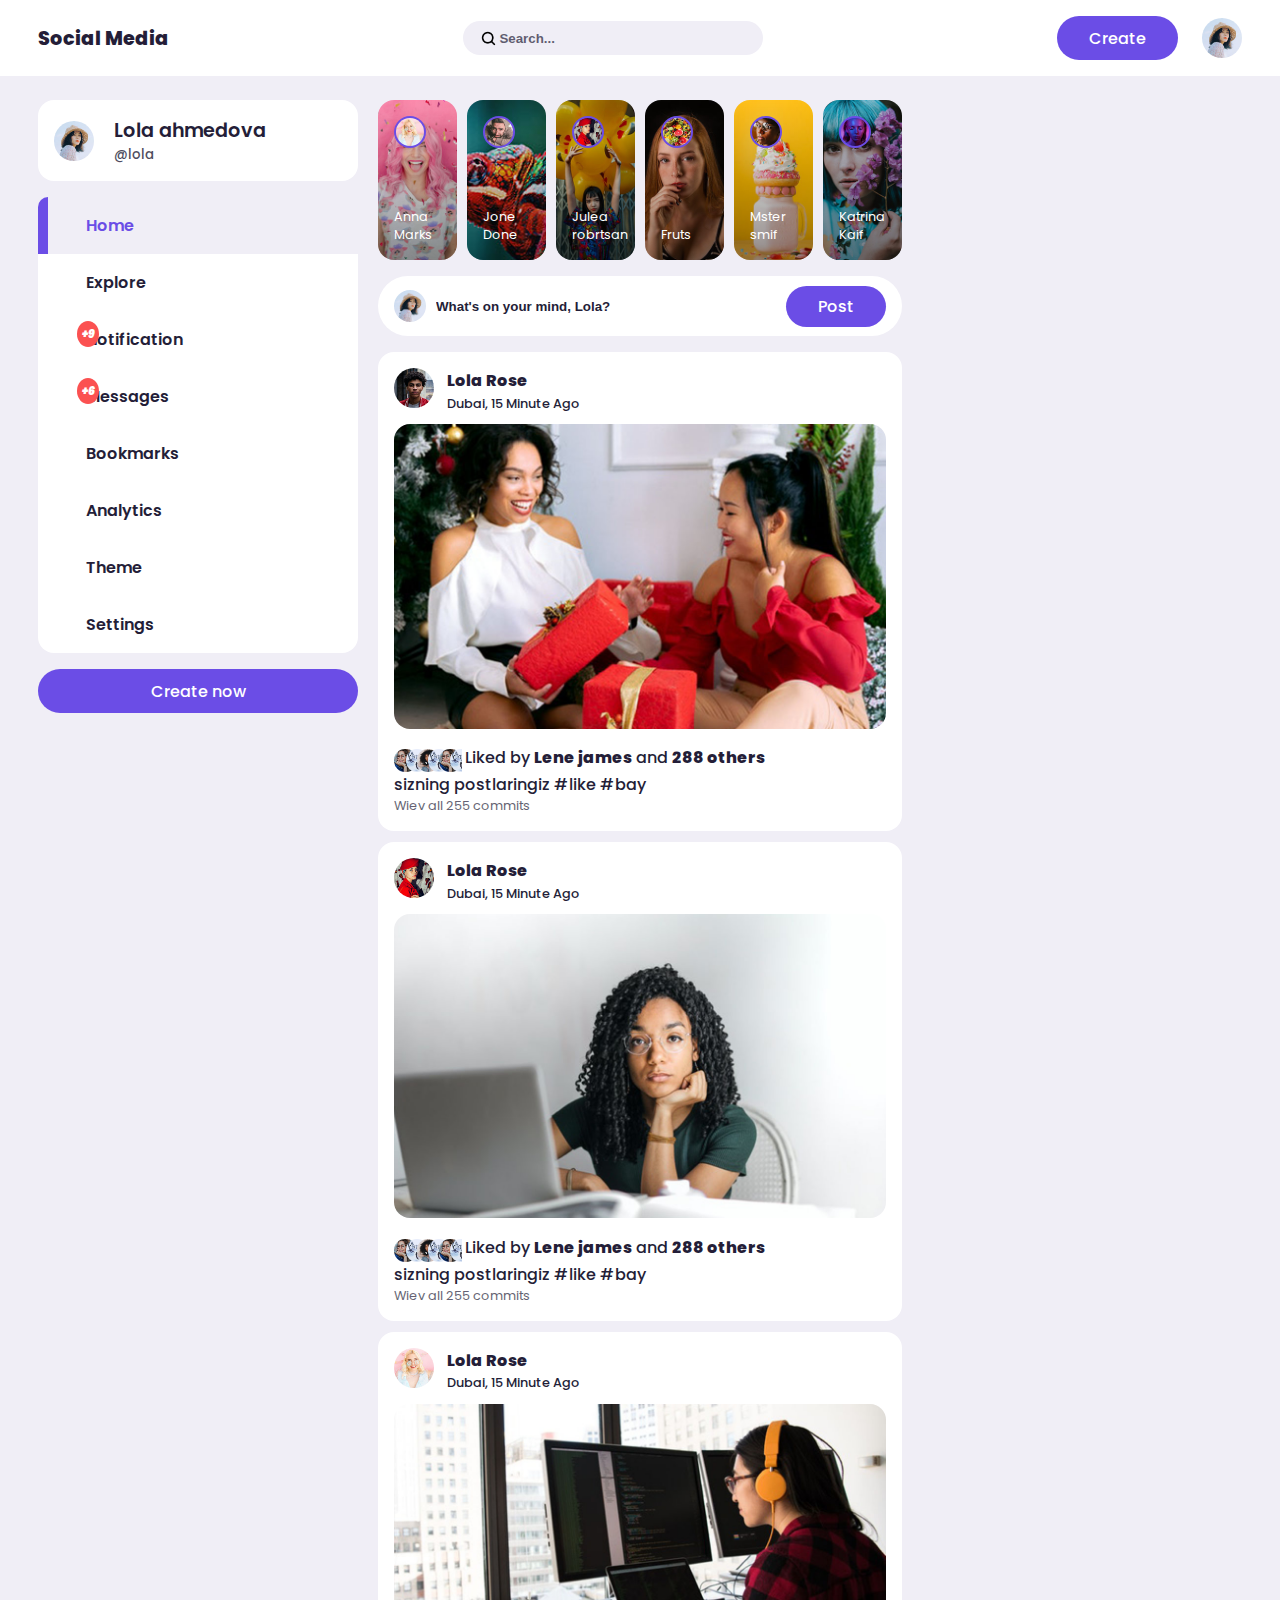
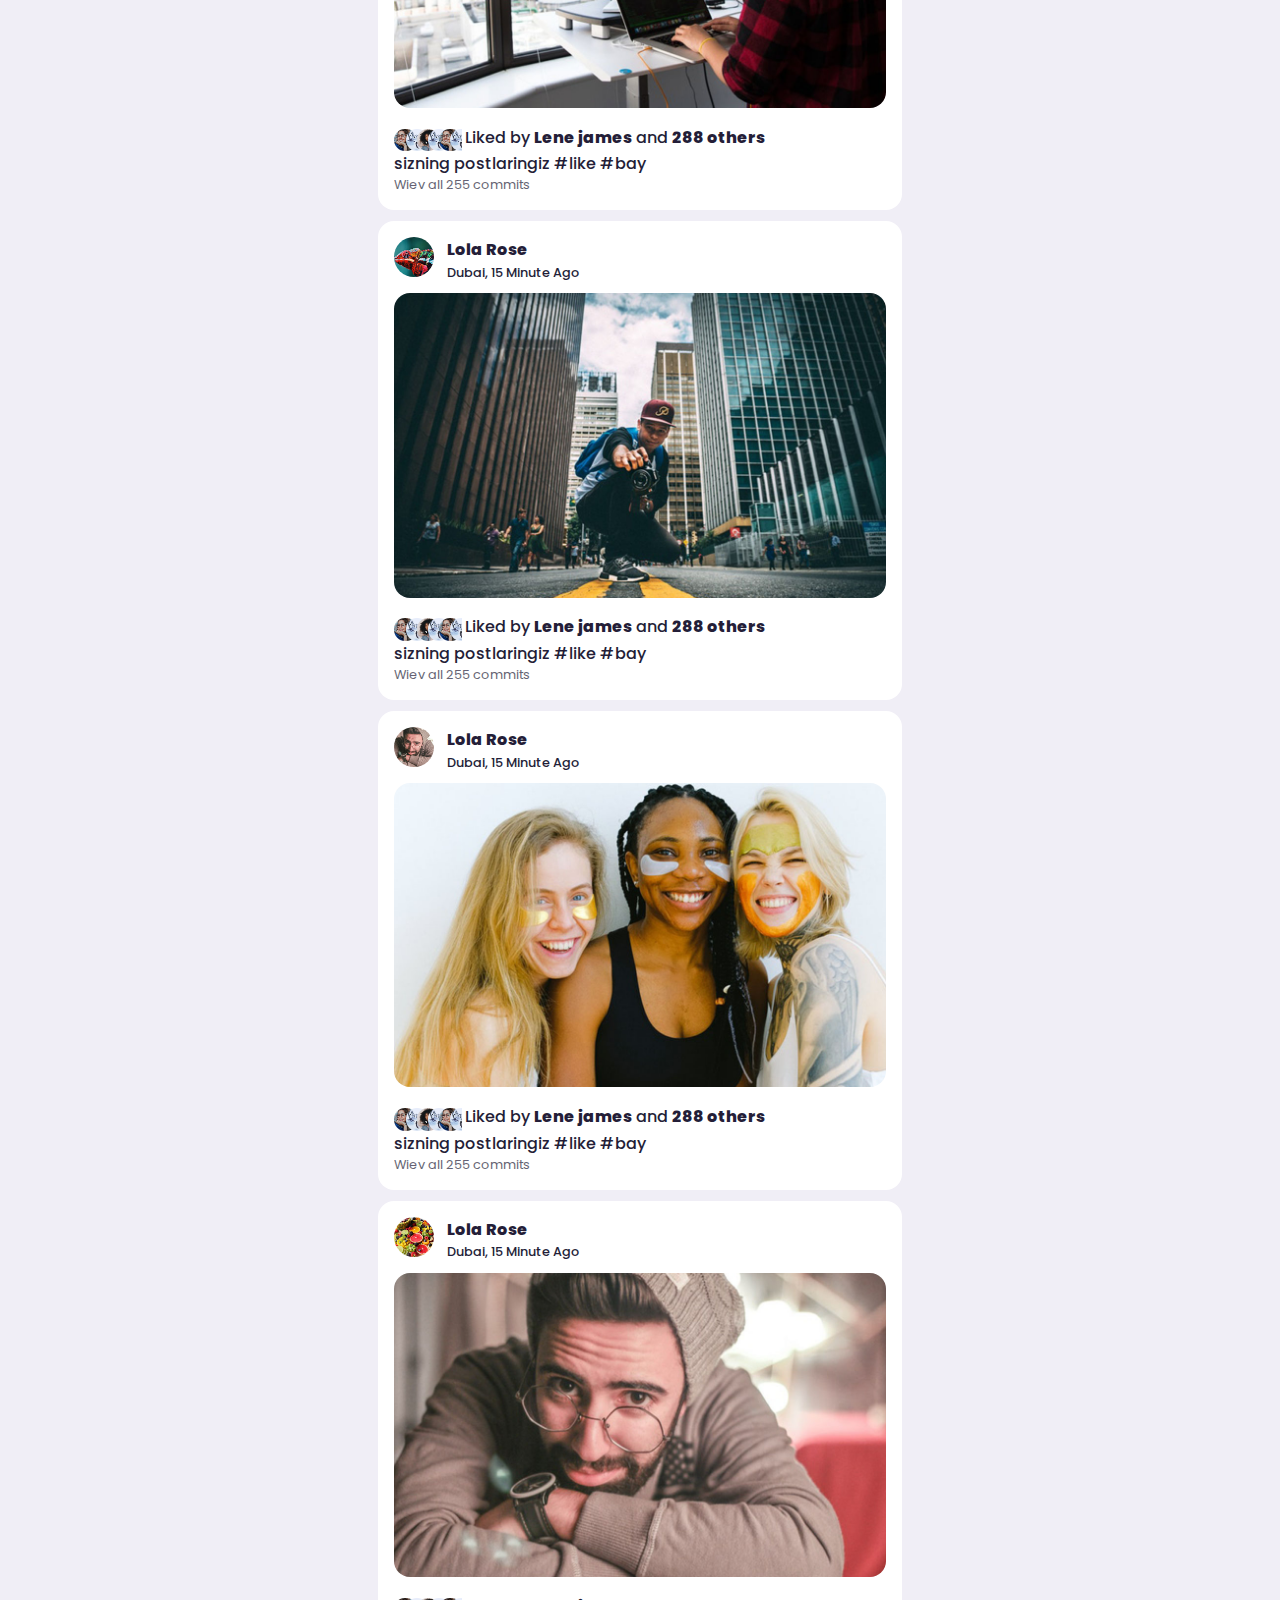
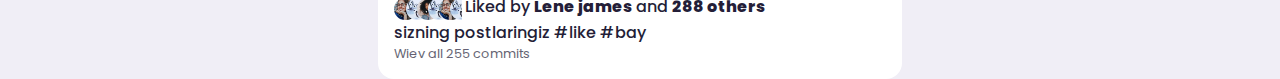
==== index.html @ efea1d8a "create some new files and fineshed post section or card" ====
<!DOCUMENT html>
<html lang="en">
	<head>
		<meta charset="UTF-8">
		<meta name="viewport" content="width=device-width, initial-scale=1.0">
		<title>social media | Network</title>
        <link rel="stylesheet" href="https://cdnjs.cloudflare.com/ajax/libs/font-awesome/6.1.1/css/all.min.css" integrity="sha512-KfkfwYDsLkIlwQp6LFnl8zNdLGxu9YAA1QvwINks4PhcElQSvqcyVLLD9aMhXd13uQjoXtEKNosOWaZqXgel0g==" crossorigin="anonymous" referrerpolicy="no-referrer" />
		<link rel="stylesheet" href="src/style/css/main.css">
	</head>
	<body>
		<header class="header">
            <div class="container header__container">
                <div class="header__logo">
                    <a href="#" class="header__link">Social Media</a>
                </div>
                <form class="search-bar header__search-bar">
                    <img src="src/icons/search.png" class="search-bar__search">
                    <input type="search" class="search-bar__input" placeholder="Search...">
                </form>
                <div class="header__righrt">
                    <label for="create-post" class="header__btn btn text-color-white bg-color-primary">
                        Create
                    </label>
                    <div class="user-img header__user">
                        <img src="src/images/profile-1.jpg" alt="user img">
                    </div>
                </div>
            </div>
        </header>
        <div class="container main-grid">
            <aside class="aside-left">
                <div class="user-info aside-left__user-info">
                    <div class="user-img user-info__img-box">
                        <img src="src/images/profile-1.jpg">
                    </div>
                    <div class="user-info__title-box">
                        <h3 class="user-info__title">Lola ahmedova</h3>
                        <small class="user-info__link">@lola</small>
                    </div>
                </div>
                <nav class="navbar">
                    <ul class="navbar__items">
                        <li class="navbar__itme active">
                            <a href="#" class="navbar__link">
                                <i class="fa-solid fa-house navbar__icon"></i>
                                <h4 class="navbar__title">Home</h4>
                            </a>
                        </li>
                        <li class="navbar__itme">
                            <a href="#" class="navbar__link">
                                <i class="fa-solid fa-compass navbar__icon"></i>
                                <h4 class="navbar__title">Explore</h4>
                            </a>
                        </li>
                        <li class="navbar__itme">
                            <a href="#" class="navbar__link">
                                <i class="fa-solid fa-bell navbar__icon"><small class="notc">+9</small></i>
                                <h4 class="navbar__title">Notification</h4>
                            </a>
                            <div class="dropdown">
                                <div class="dropdown__item">
                                    <div class="user-img dropdown__img">
                                        <img src="src/images/profile-11.jpg">
                                    </div>
                                    <div class="dropdown__body">
                                        <p class="dropdown__title">Jone Done <span class="dropdown__disc">commited you post</span></p>
                                        <span class="dropdown__time">2 DAY AGO</span>
                                    </div>
                                </div>
                                <div class="dropdown__item">
                                    <div class="user-img dropdown__img">
                                        <img src="src/images/profile-14.jpg">
                                    </div>
                                    <div class="dropdown__body">
                                        <p class="dropdown__title">Jone Done <span class="dropdown__disc">and <span class="dropdown__title">288 other</span> liked you post</span></p>
                                        <span class="dropdown__time">2 DAY AGO</span>
                                    </div>
                                </div>
                                <div class="dropdown__item">
                                    <div class="user-img dropdown__img">
                                        <img src="src/images/profile-15.jpg">
                                    </div>
                                    <div class="dropdown__body">
                                        <p class="dropdown__title">Jone Done <span class="dropdown__disc">and <span class="dropdown__title">288 other</span> liked you post</span></p>
                                        <span class="dropdown__time">2 DAY AGO</span>
                                    </div>
                                </div>
                                <div class="dropdown__item">
                                    <div class="user-img dropdown__img">
                                        <img src="src/images/profile-17.jpg">
                                    </div>
                                    <div class="dropdown__body">
                                        <p class="dropdown__title">Jone Done <span class="dropdown__disc">and <span class="dropdown__title">288 other</span> liked you post</span></p>
                                        <span class="dropdown__time">2 DAY AGO</span>
                                    </div>
                                </div>
                                <div class="dropdown__item">
                                    <div class="user-img dropdown__img">
                                        <img src="src/images/profile-19.jpg">
                                    </div>
                                    <div class="dropdown__body">
                                        <p class="dropdown__title">Jone Done <span class="dropdown__disc">and <span class="dropdown__title">288 other</span> liked you post</span></p>
                                        <span class="dropdown__time">2 DAY AGO</span>
                                    </div>
                                </div>
                            </div>
                        </li>
                        <li class="navbar__itme">
                            <a href="#" class="navbar__link">
                                <i class="fa-solid fa-message navbar__icon"><small class="notc">+6</small></i>
                                <h4 class="navbar__title">Messages</h4>
                            </a>
                        </li>
                        <li class="navbar__itme">
                            <a href="#" class="navbar__link">
                                <i class="fa-solid fa-bookmark navbar__icon"></i>
                                <h4 class="navbar__title">Bookmarks</h4>
                            </a>
                        </li>
                        <li class="navbar__itme">
                            <a href="#" class="navbar__link">
                                <i class="fa-solid fa-chart-column navbar__icon"></i>
                                <h4 class="navbar__title">Analytics</h4>
                            </a>
                        </li>
                        <li class="navbar__itme">
                            <a href="#" class="navbar__link">
                                <i class="fa-solid fa-palette navbar__icon"></i>
                                <h4 class="navbar__title">Theme</h4>
                            </a>
                        </li>
                        <li class="navbar__itme">
                            <a href="#" class="navbar__link">
                                <i class="fa-solid fa-gear navbar__icon"></i>
                                <h4 class="navbar__title">Settings</h4>
                            </a>
                        </li>
                    </ul>
                </nav>
                <label for="create-post" class="btn text-color-white bg-color-primary aside__btn">Create now</label>
            </aside>
            <main class="main" id="main">
                <div class="story">
                    <div class="story__itmes">
                        <div class="story__itme col-2 gx-10">
                            <div class="story__img">
                                <img src="src/images/profile-17.jpg">
                            </div>
                            <div class="story__user-info">
                                <p class="story__title">Anna Marks</p>
                            </div>
                        </div>
                        <div class="story__itme col-2 gx-10">
                            <div class="story__img">
                                <img src="src/images/profile-15.jpg">
                            </div>
                            <div class="story__user-info">
                                <p class="story__title">Jone Done</p>
                            </div>
                        </div>
                        <div class="story__itme col-2 gx-10">
                            <div class="story__img">
                                <img src="src/images/profile-16.jpg">
                            </div>
                            <div class="story__user-info">
                                <p class="story__title">Julea robrtsan</p>
                            </div>
                        </div>
                        <div class="story__itme col-2 gx-10">
                            <div class="story__img">
                                <img src="src/images/profile-13.jpg">
                            </div>
                            <div class="story__user-info">
                                <p class="story__title">Fruts</p>
                            </div>
                        </div>
                        <div class="story__itme col-2 gx-10">
                            <div class="story__img">
                                <img src="src/images/profile-18.jpg">
                            </div>
                            <div class="story__user-info">
                                <p class="story__title">Mster smif</p>
                            </div>
                        </div>
                        <div class="story__itme col-2 gx-10">
                            <div class="story__img">
                                <img src="src/images/profile-10.jpg">
                            </div>
                            <div class="story__user-info">
                                <p class="story__title">Katrina Kaif</p>
                            </div>
                        </div>
                    </div>
                </div>
                <div class="create-input-box">
                    <div class="user-img create-input-box__img">
                        <img src="src/images/profile-1.jpg" alt="user img">
                    </div>
                    <input type="text" id="create-post" class="create-input-box__input" placeholder="What's on your mind, Lola?">
                    <label for="create-post" class="create-input-box__label btn bg-color-primary text-color-white">Post</label>
                </div>
                <div class="posts">
                    <div class="card posts__card">
                        <div class="card__head">
                            <div class="card__name">
                                <div class="user-img">
                                    <img src="src/images/profile-11.jpg">
                                </div>
                                <div class="card__user-info">
                                    <h3 class="card__title">Lola Rose</h3>
                                    <p class="card__loc">Dubai, 15 Minute Ago</p>
                                </div>
                            </div>
                            <div class="card__menu">
                                <i class="fa-solid fa-ellipsis"></i>
                            </div>
                        </div>
                        <div class="card__main-img">
                            <img src="src/images/feed-1.jpg" class="card__img">
                        </div>
                        <div class="card__body">
                            <div class="card__icons">
                                <div class="card__lefr">
                                    <i class="fa-solid fa-heart card__icon"></i>
                                    <i class="fa-solid fa-comment-dots card__icon"></i>
                                    <i class="fa-solid fa-share-nodes card__icon"></i>
                                </div>
                                <i class="fa-solid fa-bookmark card__icon card__icon--book"></i>
                            </div>
                            <div class="card__disc">
                                <div class="card__users-img">
                                    <img src="src/images/profile-4.jpg">
                                    <img src="src/images/profile-2.jpg">
                                    <img src="src/images/profile-3.jpg">
                                    <img src="src/images/profile-2.jpg">
                                    <img src="src/images/profile-4.jpg">
                                    <img src="src/images/profile-2.jpg">
                                    <img src="src/images/profile-3.jpg">
                                    <img src="src/images/profile-2.jpg">
                                </div>
                                <p class="card__infos">Liked by <span class="card__bold">Lene james</span> and <span class="card__bold">288 others</span></p>
                            </div>
                            <span>sizning postlaringiz <span calss="card_hash">#like #bay</span></span>
                            <div class="card__commit-info">
                                <span class="card__commits">Wiev all 255 commits</span>
                            </div>
                        </div>
                    </div>
                    <div class="card posts__card">
                        <div class="card__head">
                            <div class="card__name">
                                <div class="user-img">
                                    <img src="src/images/profile-16.jpg">
                                </div>
                                <div class="card__user-info">
                                    <h3 class="card__title">Lola Rose</h3>
                                    <p class="card__loc">Dubai, 15 Minute Ago</p>
                                </div>
                            </div>
                            <div class="card__menu">
                                <i class="fa-solid fa-ellipsis"></i>
                            </div>
                        </div>
                        <div class="card__main-img">
                            <img src="src/images/feed-7.jpg" class="card__img">
                        </div>
                        <div class="card__body">
                            <div class="card__icons">
                                <div class="card__lefr">
                                    <i class="fa-solid fa-heart card__icon"></i>
                                    <i class="fa-solid fa-comment-dots card__icon"></i>
                                    <i class="fa-solid fa-share-nodes card__icon"></i>
                                </div>
                                <i class="fa-solid fa-bookmark card__icon card__icon--book"></i>
                            </div>
                            <div class="card__disc">
                                <div class="card__users-img">
                                    <img src="src/images/profile-4.jpg">
                                    <img src="src/images/profile-2.jpg">
                                    <img src="src/images/profile-3.jpg">
                                    <img src="src/images/profile-2.jpg">
                                    <img src="src/images/profile-4.jpg">
                                    <img src="src/images/profile-2.jpg">
                                    <img src="src/images/profile-3.jpg">
                                    <img src="src/images/profile-2.jpg">
                                </div>
                                <p class="card__infos">Liked by <span class="card__bold">Lene james</span> and <span class="card__bold">288 others</span></p>
                            </div>
                            <span>sizning postlaringiz <span calss="card_hash">#like #bay</span></span>
                            <div class="card__commit-info">
                                <span class="card__commits">Wiev all 255 commits</span>
                            </div>
                        </div>
                    </div>
                    <div class="card posts__card">
                        <div class="card__head">
                            <div class="card__name">
                                <div class="user-img">
                                    <img src="src/images/profile-17.jpg">
                                </div>
                                <div class="card__user-info">
                                    <h3 class="card__title">Lola Rose</h3>
                                    <p class="card__loc">Dubai, 15 Minute Ago</p>
                                </div>
                            </div>
                            <div class="card__menu">
                                <i class="fa-solid fa-ellipsis"></i>
                            </div>
                        </div>
                        <div class="card__main-img">
                            <img src="src/images/feed-6.jpg" class="card__img">
                        </div>
                        <div class="card__body">
                            <div class="card__icons">
                                <div class="card__lefr">
                                    <i class="fa-solid fa-heart card__icon"></i>
                                    <i class="fa-solid fa-comment-dots card__icon"></i>
                                    <i class="fa-solid fa-share-nodes card__icon"></i>
                                </div>
                                <i class="fa-solid fa-bookmark card__icon card__icon--book"></i>
                            </div>
                            <div class="card__disc">
                                <div class="card__users-img">
                                    <img src="src/images/profile-4.jpg">
                                    <img src="src/images/profile-2.jpg">
                                    <img src="src/images/profile-3.jpg">
                                    <img src="src/images/profile-2.jpg">
                                    <img src="src/images/profile-4.jpg">
                                    <img src="src/images/profile-2.jpg">
                                    <img src="src/images/profile-3.jpg">
                                    <img src="src/images/profile-2.jpg">
                                </div>
                                <p class="card__infos">Liked by <span class="card__bold">Lene james</span> and <span class="card__bold">288 others</span></p>
                            </div>
                            <span>sizning postlaringiz <span calss="card_hash">#like #bay</span></span>
                            <div class="card__commit-info">
                                <span class="card__commits">Wiev all 255 commits</span>
                            </div>
                        </div>
                    </div>
                    <div class="card posts__card">
                        <div class="card__head">
                            <div class="card__name">
                                <div class="user-img">
                                    <img src="src/images/profile-19.jpg">
                                </div>
                                <div class="card__user-info">
                                    <h3 class="card__title">Lola Rose</h3>
                                    <p class="card__loc">Dubai, 15 Minute Ago</p>
                                </div>
                            </div>
                            <div class="card__menu">
                                <i class="fa-solid fa-ellipsis"></i>
                            </div>
                        </div>
                        <div class="card__main-img">
                            <img src="src/images/feed-5.jpg" class="card__img">
                        </div>
                        <div class="card__body">
                            <div class="card__icons">
                                <div class="card__lefr">
                                    <i class="fa-solid fa-heart card__icon"></i>
                                    <i class="fa-solid fa-comment-dots card__icon"></i>
                                    <i class="fa-solid fa-share-nodes card__icon"></i>
                                </div>
                                <i class="fa-solid fa-bookmark card__icon card__icon--book"></i>
                            </div>
                            <div class="card__disc">
                                <div class="card__users-img">
                                    <img src="src/images/profile-4.jpg">
                                    <img src="src/images/profile-2.jpg">
                                    <img src="src/images/profile-3.jpg">
                                    <img src="src/images/profile-2.jpg">
                                    <img src="src/images/profile-4.jpg">
                                    <img src="src/images/profile-2.jpg">
                                    <img src="src/images/profile-3.jpg">
                                    <img src="src/images/profile-2.jpg">
                                </div>
                                <p class="card__infos">Liked by <span class="card__bold">Lene james</span> and <span class="card__bold">288 others</span></p>
                            </div>
                            <span>sizning postlaringiz <span calss="card_hash">#like #bay</span></span>
                            <div class="card__commit-info">
                                <span class="card__commits">Wiev all 255 commits</span>
                            </div>
                        </div>
                    </div>
                    <div class="card posts__card">
                        <div class="card__head">
                            <div class="card__name">
                                <div class="user-img">
                                    <img src="src/images/profile-15.jpg">
                                </div>
                                <div class="card__user-info">
                                    <h3 class="card__title">Lola Rose</h3>
                                    <p class="card__loc">Dubai, 15 Minute Ago</p>
                                </div>
                            </div>
                            <div class="card__menu">
                                <i class="fa-solid fa-ellipsis"></i>
                            </div>
                        </div>
                        <div class="card__main-img">
                            <img src="src/images/feed-4.jpg" class="card__img">
                        </div>
                        <div class="card__body">
                            <div class="card__icons">
                                <div class="card__lefr">
                                    <i class="fa-solid fa-heart card__icon"></i>
                                    <i class="fa-solid fa-comment-dots card__icon"></i>
                                    <i class="fa-solid fa-share-nodes card__icon"></i>
                                </div>
                                <i class="fa-solid fa-bookmark card__icon card__icon--book"></i>
                            </div>
                            <div class="card__disc">
                                <div class="card__users-img">
                                    <img src="src/images/profile-4.jpg">
                                    <img src="src/images/profile-2.jpg">
                                    <img src="src/images/profile-3.jpg">
                                    <img src="src/images/profile-2.jpg">
                                    <img src="src/images/profile-4.jpg">
                                    <img src="src/images/profile-2.jpg">
                                    <img src="src/images/profile-3.jpg">
                                    <img src="src/images/profile-2.jpg">
                                </div>
                                <p class="card__infos">Liked by <span class="card__bold">Lene james</span> and <span class="card__bold">288 others</span></p>
                            </div>
                            <span>sizning postlaringiz <span calss="card_hash">#like #bay</span></span>
                            <div class="card__commit-info">
                                <span class="card__commits">Wiev all 255 commits</span>
                            </div>
                        </div>
                    </div>
                    <div class="card posts__card">
                        <div class="card__head">
                            <div class="card__name">
                                <div class="user-img">
                                    <img src="src/images/profile-13.jpg">
                                </div>
                                <div class="card__user-info">
                                    <h3 class="card__title">Lola Rose</h3>
                                    <p class="card__loc">Dubai, 15 Minute Ago</p>
                                </div>
                            </div>
                            <div class="card__menu">
                                <i class="fa-solid fa-ellipsis"></i>
                            </div>
                        </div>
                        <div class="card__main-img">
                            <img src="src/images/feed-2.jpg" class="card__img">
                        </div>
                        <div class="card__body">
                            <div class="card__icons">
                                <div class="card__lefr">
                                    <i class="fa-solid fa-heart card__icon"></i>
                                    <i class="fa-solid fa-comment-dots card__icon"></i>
                                    <i class="fa-solid fa-share-nodes card__icon"></i>
                                </div>
                                <i class="fa-solid fa-bookmark card__icon card__icon--book"></i>
                            </div>
                            <div class="card__disc">
                                <div class="card__users-img">
                                    <img src="src/images/profile-4.jpg">
                                    <img src="src/images/profile-2.jpg">
                                    <img src="src/images/profile-3.jpg">
                                    <img src="src/images/profile-2.jpg">
                                    <img src="src/images/profile-4.jpg">
                                    <img src="src/images/profile-2.jpg">
                                    <img src="src/images/profile-3.jpg">
                                    <img src="src/images/profile-2.jpg">
                                </div>
                                <p class="card__infos">Liked by <span class="card__bold">Lene james</span> and <span class="card__bold">288 others</span></p>
                            </div>
                            <span>sizning postlaringiz <span calss="card_hash">#like #bay</span></span>
                            <div class="card__commit-info">
                                <span class="card__commits">Wiev all 255 commits</span>
                            </div>
                        </div>
                    </div>
                </div>
            </main>
        </div>
	</body>
</html>
---- src/style/css/main.css ----
@font-face {
  font-family: "Poppins";
  src: url("../../fonts/Poppins-BlackItalic.eot");
  src: url("../../fonts/Poppins-BlackItalic.eot?#iefix") format("embedded-opentype"), url("../../fonts/Poppins-BlackItalic.woff2") format("woff2"), url("../../fonts/Poppins-BlackItalic.woff") format("woff"), url("../../fonts/Poppins-BlackItalic.ttf") format("truetype");
  font-weight: 900;
  font-style: italic;
  font-display: swap;
}
@font-face {
  font-family: "Poppins";
  src: url("../../fonts/Poppins-Bold.eot");
  src: url("../../fonts/Poppins-Bold.eot?#iefix") format("embedded-opentype"), url("../../fonts/Poppins-Bold.woff2") format("woff2"), url("../../fonts/Poppins-Bold.woff") format("woff"), url("../../fonts/Poppins-Bold.ttf") format("truetype");
  font-weight: bold;
  font-style: normal;
  font-display: swap;
}
@font-face {
  font-family: "Poppins";
  src: url("../../fonts/Poppins-Black.eot");
  src: url("../../fonts/Poppins-Black.eot?#iefix") format("embedded-opentype"), url("../../fonts/Poppins-Black.woff2") format("woff2"), url("../../fonts/Poppins-Black.woff") format("woff"), url("../../fonts/Poppins-Black.ttf") format("truetype");
  font-weight: 900;
  font-style: normal;
  font-display: swap;
}
@font-face {
  font-family: "Poppins";
  src: url("../../fonts/Poppins-ExtraBold.eot");
  src: url("../../fonts/Poppins-ExtraBold.eot?#iefix") format("embedded-opentype"), url("../../fonts/Poppins-ExtraBold.woff2") format("woff2"), url("../../fonts/Poppins-ExtraBold.woff") format("woff"), url("../../fonts/Poppins-ExtraBold.ttf") format("truetype");
  font-weight: bold;
  font-style: normal;
  font-display: swap;
}
@font-face {
  font-family: "Poppins";
  src: url("../../fonts/Poppins-ExtraBoldItalic.eot");
  src: url("../../fonts/Poppins-ExtraBoldItalic.eot?#iefix") format("embedded-opentype"), url("../../fonts/Poppins-ExtraBoldItalic.woff2") format("woff2"), url("../../fonts/Poppins-ExtraBoldItalic.woff") format("woff"), url("../../fonts/Poppins-ExtraBoldItalic.ttf") format("truetype");
  font-weight: bold;
  font-style: italic;
  font-display: swap;
}
@font-face {
  font-family: "Poppins";
  src: url("../../fonts/Poppins-BoldItalic.eot");
  src: url("../../fonts/Poppins-BoldItalic.eot?#iefix") format("embedded-opentype"), url("../../fonts/Poppins-BoldItalic.woff2") format("woff2"), url("../../fonts/Poppins-BoldItalic.woff") format("woff"), url("../../fonts/Poppins-BoldItalic.ttf") format("truetype");
  font-weight: bold;
  font-style: italic;
  font-display: swap;
}
@font-face {
  font-family: "Poppins";
  src: url("../../fonts/Poppins-ExtraLight.eot");
  src: url("../../fonts/Poppins-ExtraLight.eot?#iefix") format("embedded-opentype"), url("../../fonts/Poppins-ExtraLight.woff2") format("woff2"), url("../../fonts/Poppins-ExtraLight.woff") format("woff"), url("../../fonts/Poppins-ExtraLight.ttf") format("truetype");
  font-weight: 200;
  font-style: normal;
  font-display: swap;
}
@font-face {
  font-family: "Poppins";
  src: url("../../fonts/Poppins-ExtraLightItalic.eot");
  src: url("../../fonts/Poppins-ExtraLightItalic.eot?#iefix") format("embedded-opentype"), url("../../fonts/Poppins-ExtraLightItalic.woff2") format("woff2"), url("../../fonts/Poppins-ExtraLightItalic.woff") format("woff"), url("../../fonts/Poppins-ExtraLightItalic.ttf") format("truetype");
  font-weight: 200;
  font-style: italic;
  font-display: swap;
}
@font-face {
  font-family: "Poppins";
  src: url("../../fonts/Poppins-Italic.eot");
  src: url("../../fonts/Poppins-Italic.eot?#iefix") format("embedded-opentype"), url("../../fonts/Poppins-Italic.woff2") format("woff2"), url("../../fonts/Poppins-Italic.woff") format("woff"), url("../../fonts/Poppins-Italic.ttf") format("truetype");
  font-weight: normal;
  font-style: italic;
  font-display: swap;
}
@font-face {
  font-family: "Poppins";
  src: url("../../fonts/Poppins-Light.eot");
  src: url("../../fonts/Poppins-Light.eot?#iefix") format("embedded-opentype"), url("../../fonts/Poppins-Light.woff2") format("woff2"), url("../../fonts/Poppins-Light.woff") format("woff"), url("../../fonts/Poppins-Light.ttf") format("truetype");
  font-weight: 300;
  font-style: normal;
  font-display: swap;
}
@font-face {
  font-family: "Poppins";
  src: url("../../fonts/Poppins-Medium.eot");
  src: url("../../fonts/Poppins-Medium.eot?#iefix") format("embedded-opentype"), url("../../fonts/Poppins-Medium.woff2") format("woff2"), url("../../fonts/Poppins-Medium.woff") format("woff"), url("../../fonts/Poppins-Medium.ttf") format("truetype");
  font-weight: 500;
  font-style: normal;
  font-display: swap;
}
@font-face {
  font-family: "Poppins";
  src: url("../../fonts/Poppins-LightItalic.eot");
  src: url("../../fonts/Poppins-LightItalic.eot?#iefix") format("embedded-opentype"), url("../../fonts/Poppins-LightItalic.woff2") format("woff2"), url("../../fonts/Poppins-LightItalic.woff") format("woff"), url("../../fonts/Poppins-LightItalic.ttf") format("truetype");
  font-weight: 300;
  font-style: italic;
  font-display: swap;
}
@font-face {
  font-family: "Poppins";
  src: url("../../fonts/Poppins-MediumItalic.eot");
  src: url("../../fonts/Poppins-MediumItalic.eot?#iefix") format("embedded-opentype"), url("../../fonts/Poppins-MediumItalic.woff2") format("woff2"), url("../../fonts/Poppins-MediumItalic.woff") format("woff"), url("../../fonts/Poppins-MediumItalic.ttf") format("truetype");
  font-weight: 500;
  font-style: italic;
  font-display: swap;
}
@font-face {
  font-family: "Poppins";
  src: url("../../fonts/Poppins-Regular.eot");
  src: url("../../fonts/Poppins-Regular.eot?#iefix") format("embedded-opentype"), url("../../fonts/Poppins-Regular.woff2") format("woff2"), url("../../fonts/Poppins-Regular.woff") format("woff"), url("../../fonts/Poppins-Regular.ttf") format("truetype");
  font-weight: normal;
  font-style: normal;
  font-display: swap;
}
@font-face {
  font-family: "Poppins";
  src: url("../../fonts/Poppins-SemiBold.eot");
  src: url("../../fonts/Poppins-SemiBold.eot?#iefix") format("embedded-opentype"), url("../../fonts/Poppins-SemiBold.woff2") format("woff2"), url("../../fonts/Poppins-SemiBold.woff") format("woff"), url("../../fonts/Poppins-SemiBold.ttf") format("truetype");
  font-weight: 600;
  font-style: normal;
  font-display: swap;
}
@font-face {
  font-family: "Poppins";
  src: url("../../fonts/Poppins-SemiBoldItalic.eot");
  src: url("../../fonts/Poppins-SemiBoldItalic.eot?#iefix") format("embedded-opentype"), url("../../fonts/Poppins-SemiBoldItalic.woff2") format("woff2"), url("../../fonts/Poppins-SemiBoldItalic.woff") format("woff"), url("../../fonts/Poppins-SemiBoldItalic.ttf") format("truetype");
  font-weight: 600;
  font-style: italic;
  font-display: swap;
}
@font-face {
  font-family: "Poppins";
  src: url("../../fonts/Poppins-ThinItalic.eot");
  src: url("../../fonts/Poppins-ThinItalic.eot?#iefix") format("embedded-opentype"), url("../../fonts/Poppins-ThinItalic.woff2") format("woff2"), url("../../fonts/Poppins-ThinItalic.woff") format("woff"), url("../../fonts/Poppins-ThinItalic.ttf") format("truetype");
  font-weight: 100;
  font-style: italic;
  font-display: swap;
}
@font-face {
  font-family: "Poppins";
  src: url("../../fonts/Poppins-Thin.eot");
  src: url("../../fonts/Poppins-Thin.eot?#iefix") format("embedded-opentype"), url("../../fonts/Poppins-Thin.woff2") format("woff2"), url("../../fonts/Poppins-Thin.woff") format("woff"), url("../../fonts/Poppins-Thin.ttf") format("truetype");
  font-weight: 100;
  font-style: normal;
  font-display: swap;
}
html {
  box-sizing: border-box;
  font-size: 16px;
}

*,
*::before,
*::after {
  box-sizing: inherit;
  margin: 0;
  padding: 0;
}

:root {
  --color-white: white;
  --color-light: #f0eef6;
  --color-gray: #9e98b3;
  --color-primary: #6b4de6;
  --color-secondary: #d6ccff;
  --color-success: #51fb51;
  --color-danger: #fb5151;
  --color-dark: #241e38;
  --color-black: #151221;
  --border-radius: 2rem;
  --card-border-radius: 1rem;
  --btn-padding: 0.6rem 2rem;
  --search-padding: 0.6rem 1rem;
  --card-padding: 1rem;
  --sticky-left-left: 5.4rem;
  --sticky-top-right: 18rem;
}

body {
  background: var(--color-light);
  color: var(--color-dark);
  font-family: "Poppins", sans-serif;
  font-weight: 500;
}

a {
  text-decoration: none;
}

ul {
  list-style: none;
}

h1,
h2,
h3 {
  font-weight: 700;
}

p {
  line-height: 18px;
}

.btn {
  padding: var(--btn-padding);
  border-radius: var(--border-radius);
}
.btn:hover {
  cursor: pointer;
  opacity: 0.8;
}

.notc {
  position: absolute;
  top: 0.6rem;
  left: 2.4rem;
  padding: 0.3rem;
  border-radius: 50%;
  font-size: 0.7rem;
  font-weight: 900;
  color: var(--color-white);
  background: var(--color-danger);
}

.search-bar {
  position: relative;
  background: var(--color-light);
  padding: var(--search-padding);
  padding-left: 2.3rem;
  border-radius: var(--border-radius);
  width: 25%;
}
.search-bar__input {
  width: 100%;
  font-weight: 600;
  opacity: 0.7;
  background: transparent;
  border: 0;
  outline: 0;
  /* WebKit, Edge */
  /* Firefox 4-18 */
  /* Firefox 19+ */
  /* IE 10-11 */
  /* Edge */
  /* MODERN BROWSER */
}
.search-bar__input::-webkit-input-placeholder {
  color: var(--color-dark);
}
.search-bar__input:-moz-placeholder {
  color: var(--color-dark);
  opacity: 1;
}
.search-bar__input::-moz-placeholder {
  color: var(--color-dark);
  opacity: 1;
}
.search-bar__input:-ms-input-placeholder {
  color: var(--color-dark);
}
.search-bar__input::-ms-input-placeholder {
  color: var(--color-dark);
}
.search-bar__input::placeholder {
  color: var(--color-dark);
}

.search-bar__search {
  position: absolute;
  width: 1.2rem;
  top: 0.5rem;
  left: 1rem;
}

.user-img {
  cursor: pointer;
  width: 2.5rem;
  height: 2.5rem;
  border-radius: 50%;
  overflow: hidden;
}
.user-img img {
  width: 100%;
  object-fit: cover;
}

.user-info {
  display: flex;
  justify-content: flex-start;
  align-items: center;
  column-gap: 20px;
  width: 100%;
  height: auto;
  background: var(--color-white);
  padding: var(--card-padding);
  border-radius: var(--card-border-radius);
}
.user-info__title {
  font-size: 1.2rem;
  font-weight: 600;
}
.user-info__link {
  opacity: 0.8;
}

.navbar {
  width: 100%;
  margin-top: 1rem;
  background: var(--color-white);
  border-radius: var(--card-border-radius);
}

.navbar__itme {
  position: relative;
  width: 100%;
}
.navbar__itme:hover {
  background: var(--color-light);
}

.navbar__link {
  position: relative;
  display: flex;
  justify-content: flex-start;
  align-items: center;
  color: var(--color-dark);
  padding: var(--card-padding);
}
.navbar__link:hover {
  color: var(--color-primary);
}

.navbar__title {
  font-weight: 600;
}

.navbar__icon {
  margin-right: 1rem;
  margin-left: 1rem;
}

.navbar__itme.active {
  background: var(--color-light);
}

.navbar__itme.active .navbar__link {
  color: var(--color-primary);
}

.navbar__itme.active::before {
  content: "";
  position: absolute;
  top: 0;
  left: 0;
  width: 0.6rem;
  height: 100%;
  background: var(--color-primary);
}

.navbar__itme:first-child::before {
  border-top-left-radius: var(--card-border-radius);
}

.navbar__itme:last-child::before {
  border-bottom-left-radius: var(--card-border-radius);
}

.dropdown {
  position: absolute;
  top: 0;
  left: 110%;
  z-index: 8;
}

.dropdown {
  display: none;
  position: absolute;
  width: 22rem;
  padding: var(--card-padding);
  border-radius: var(--card-border-radius);
  background: var(--color-white);
  z-index: 2;
}

.dropdown__item {
  display: flex;
  align-items: center;
  column-gap: 0.4rem;
  padding: 0.6rem 0;
}

.dropdown__img {
  flex-shrink: 0;
}

.dropdown__title {
  font-weight: 700;
}

.dropdown__disc {
  font-weight: 600;
}

.dropdown__time {
  font-size: 0.8rem;
}

.dropdown::before {
  content: "";
  top: 1.5rem;
  left: -0.6rem;
  position: absolute;
  width: 20px;
  height: 20px;
  z-index: -1;
  transform: rotate(45deg);
  background: var(--color-white);
}

.story {
  width: 100%;
  overflow: hidden;
}

.story__itmes {
  display: flex;
  justify-content: flex-start;
  width: 100%;
}

.story__itme {
  position: relative;
  display: flex;
  flex-direction: column;
  justify-content: space-between;
  border-radius: var(--card-border-radius);
  padding: var(--card-padding);
  height: 10rem;
  background: var(--color-dark);
  background-image: url("../../images/story-3.jpg");
  background-repeat: no-repeat;
  background-position: center center;
  background-size: cover;
}
.story__itme::before {
  content: "";
  position: absolute;
  top: 0;
  left: 0;
  width: 100%;
  height: 100%;
  background: linear-gradient(to top, black, transparent);
  border-radius: var(--card-border-radius);
  opacity: 0.4;
  z-index: 0;
}
.story__itme:hover {
  cursor: pointer;
}

.story__itme:nth-child(2) {
  background-image: url("../../images/profile-19.jpg");
}

.story__itme:nth-child(3) {
  background-image: url("../../images/story-2.jpg");
}

.story__itme:nth-child(4) {
  background-image: url("../../images/story-4.jpg");
}

.story__itme:nth-child(5) {
  background-image: url("../../images/story-5.jpg");
}

.story__itme:nth-child(6) {
  background-image: url("../../images/story-6.jpg");
}

.story__img {
  display: flex;
  justify-content: center;
  align-items: center;
  width: 2rem;
  height: 2rem;
  flex-shrink: 0;
  border-radius: 50%;
  overflow: hidden;
  background: var(--color-primary);
  padding: 2px;
  z-index: 1;
}
.story__img img {
  width: 100%;
  object-fit: cover;
  border-radius: 50%;
}

.story__title {
  position: relative;
  color: white;
  font-weight: 400;
  font-size: 0.8rem;
  z-index: 1;
}

.create-input-box {
  display: flex;
  justify-content: space-between;
  align-items: center;
  width: 100%;
  background: var(--color-white);
  color: var(--color-dark);
  border-radius: var(--border-radius);
  padding: var(--search-padding);
  margin-top: 1rem;
}

.create-input-box__img {
  flex-shrink: 0;
  width: 2rem;
  height: 2rem;
}

.create-input-box__input {
  box-sizing: border-box;
  width: 100%;
  border: 0;
  outline: 0;
  background: transparent;
  font-weight: 600;
  padding: 0.6rem;
  /* WebKit, Edge */
  /* Firefox 4-18 */
  /* Firefox 19+ */
  /* IE 10-11 */
  /* Edge */
  /* MODERN BROWSER */
}
.create-input-box__input::-webkit-input-placeholder {
  color: var(--color-dark);
}
.create-input-box__input:-moz-placeholder {
  color: var(--color-dark);
  opacity: 1;
}
.create-input-box__input::-moz-placeholder {
  color: var(--color-dark);
  opacity: 1;
}
.create-input-box__input:-ms-input-placeholder {
  color: var(--color-dark);
}
.create-input-box__input::-ms-input-placeholder {
  color: var(--color-dark);
}
.create-input-box__input::placeholder {
  color: var(--color-dark);
}

.create-input-box__label {
  padding: 0.5rem 2rem;
}

.card {
  width: 100%;
  height: auto;
  background: var(--color-white);
  border-radius: var(--card-border-radius);
  padding: var(--card-padding);
  margin-top: 0.7rem;
}

.card__head {
  display: flex;
  justify-content: space-between;
}

.card__name {
  display: flex;
  column-gap: 0.8rem;
}

.card__title {
  font-size: 1rem;
  font-weight: 700;
}

.card__loc {
  font-size: 0.8rem;
  margin-top: 0.1rem;
}

.card__menu {
  font-size: 1.2rem;
}
.card__menu:hover {
  cursor: pointer;
}

.card__main-img {
  width: 100%;
  height: auto;
  margin-top: 0.7rem;
}

.card__img {
  width: 100%;
  object-fit: cover;
  border-radius: var(--card-border-radius);
}

.card__body {
  margin-top: 0.1rem;
}

.card__icons {
  display: flex;
  justify-content: space-between;
  align-items: center;
  padding: var(--search-padding);
}

.card__icon {
  font-size: 1.4rem;
  margin: 0 0.5rem;
  color: var(--color-dark);
}
.card__icon:hover {
  cursor: pointer;
}
.card__icon:first-child {
  margin-left: 0;
}
.card__icon:last-child {
  margin-right: 0;
}
.card__icon--book {
  margin: 0;
}

.card__disc {
  display: flex;
}

.card__users-img {
  display: flex;
  overflow: hidden;
  width: 4.2rem;
}
.card__users-img img {
  width: 1.4rem;
  height: 1.4rem;
  border-radius: 50%;
  margin-left: -0.7rem;
}
.card__users-img img:first-child {
  margin: 0;
}

.card__infos {
  font-weight: 500;
  margin-left: 0.2rem;
}

.card__bold {
  font-weight: 700;
}

.card__commit-info {
  font-weight: 400;
  font-size: 0.8rem;
  opacity: 0.7;
}

.container {
  width: 94%;
  margin: 0 auto;
}

.main-grid {
  display: grid;
  grid-template-columns: 20rem auto 20rem;
  column-gap: 20px;
}

.row {
  display: flex;
}

.col-2 {
  flex: 0, 0, auto;
  width: calc((100% - 50px) / 6);
}

.gx-10 {
  margin: 0 5px;
}

.gx-10:first-child {
  margin-left: 0;
}

.gx-10:last-child {
  margin-right: 0;
}

.header {
  color: var(--color-dark);
  background: var(--color-white);
}

.header__container {
  display: flex;
  justify-content: space-between;
  align-items: center;
  padding: var(--card-padding) 0;
}

.header__logo {
  display: flex;
  justify-content: center;
  align-items: center;
}

.header__link {
  color: var(--color-dark);
  font-size: 1.2rem;
  font-weight: 700;
}

.header__righrt {
  display: flex;
  justify-content: center;
  align-items: center;
  column-gap: 1.5rem;
}

.aside-left {
  width: 100%;
  margin-top: 1.5rem;
  position: relative;
}

.aside__btn {
  display: inline-block;
  text-align: center;
  width: 100%;
  margin-top: 1rem;
  margin-bottom: 0.6rem;
}

.main {
  display: block;
  width: 100%;
  min-width: 100%;
  height: auto;
  margin-top: 1.5rem;
}

.posts {
  margin-top: 1rem;
}

.text-color-white {
  color: var(--color-white);
}

.bg-color-primary {
  background: var(--color-primary);
}

/*# sourceMappingURL=main.css.map */
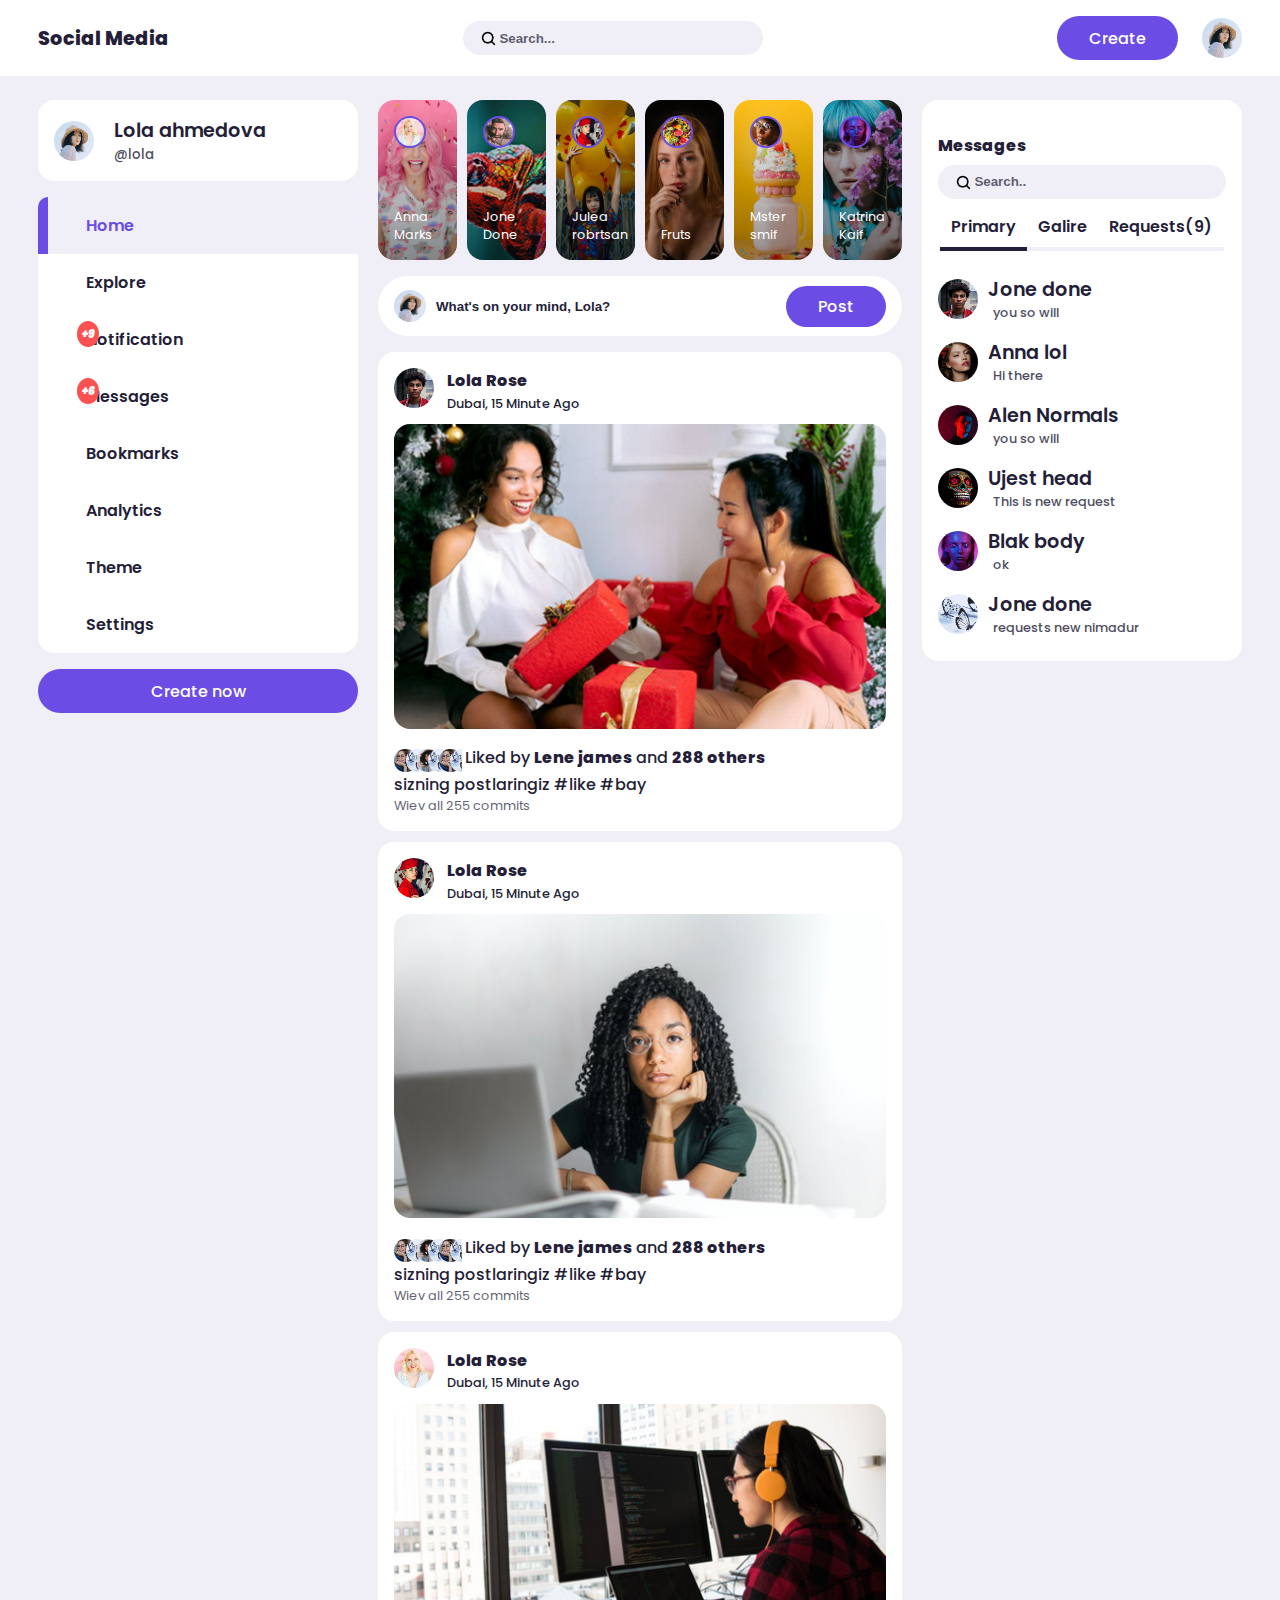
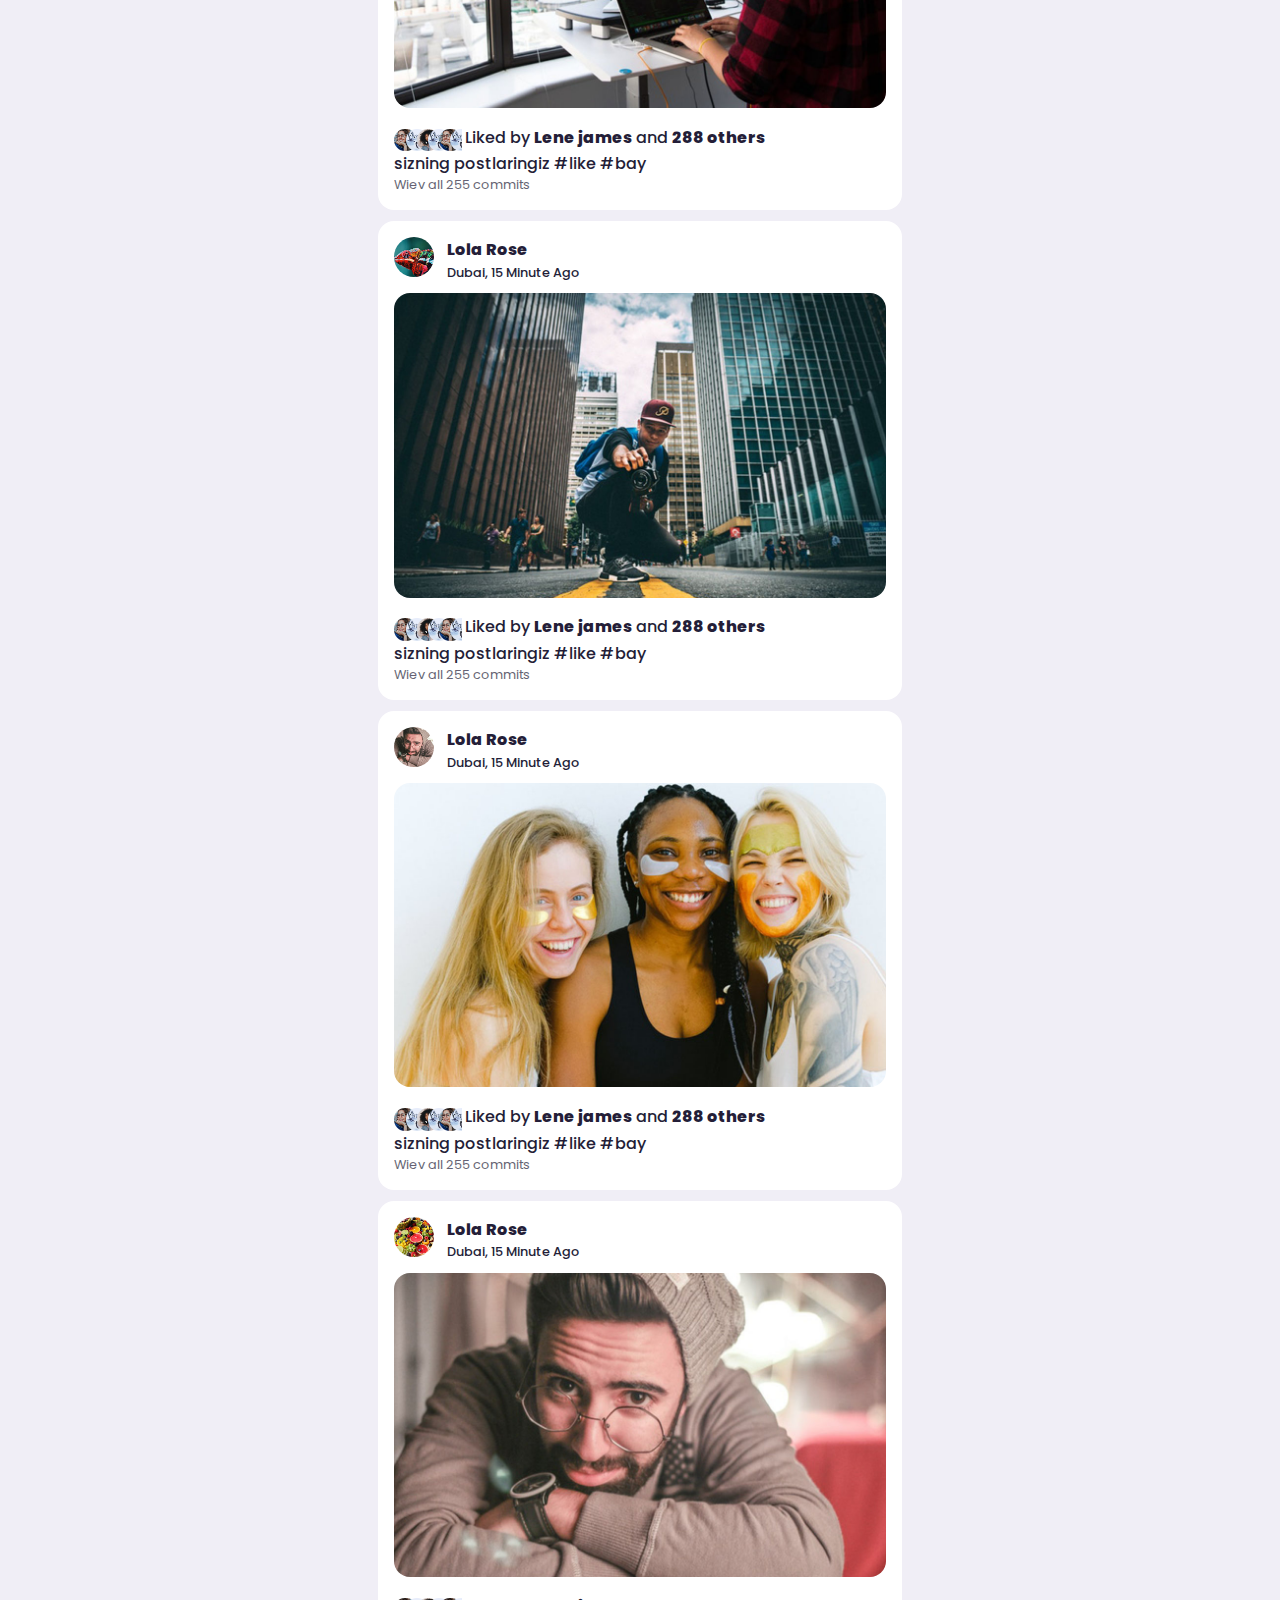
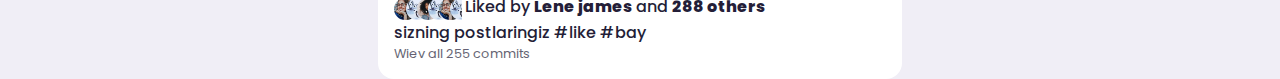
==== commit a49bde54: "added new _messages.scss file and fineshed messages box" ====
--- a/index.html
+++ b/index.html
@@ -478,6 +478,103 @@
                     </div>
                 </div>
             </main>
+            <aside class="aside-right">
+                <div class="messages">
+                    <div class="messages__title-box">
+                        <p class="messages__title">messages</p>
+                        <i class="fa-solid fa-pen"></i>
+                    </div>
+                    <form class="search-bar messages__search">
+                        <img src="src/icons/search.png" class="search-bar__search"> 
+                        <input type="text" class="search-bar__input" placeholder="Search..">
+                    </form>
+                    <div class="messages__control">
+                        <p class="messages__text messages__text--active">Primary</p>
+                        <p class="messages__text">Galire</p>
+                        <p class="messages__text">Requests(9)</p>
+                    </div>
+                    <div class="messages__message">
+                        <div class="messages__user">
+                            <div class="messages__user-img user-img">
+                                <img src="src/images/profile-11.jpg">
+                            </div>
+                            <div classs="messages__user--info">
+                                <h3 class="messages__user--title">
+                                    Jone done
+                                </h3>
+                                <small class="messages__user--data">
+                                    you so will
+                                </small>
+                            </div>
+                        </div>
+                        <div class="messages__user">
+                            <div class="messages__user-img user-img">
+                                <img src="src/images/profile-6.jpg">
+                            </div>
+                            <div classs="messages__user--info">
+                                <h3 class="messages__user--title">
+                                    Anna lol
+                                </h3>
+                                <small class="messages__user--data">
+                                    Hi there
+                                </small>
+                            </div>
+                        </div>
+                        <div class="messages__user">
+                            <div class="messages__user-img user-img">
+                                <img src="src/images/profile-8.jpg">
+                            </div>
+                            <div classs="messages__user--info">
+                                <h3 class="messages__user--title">
+                                    Alen Normals
+                                </h3>
+                                <small class="messages__user--data">
+                                    you so will
+                                </small>
+                            </div>
+                        </div>
+                        <div class="messages__user">
+                            <div class="messages__user-img user-img">
+                                <img src="src/images/profile-9.jpg">
+                            </div>
+                            <div classs="messages__user--info">
+                                <h3 class="messages__user--title">
+                                    Ujest head
+                                </h3>
+                                <small class="messages__user--data">
+                                    This is new request
+                                </small>
+                            </div>
+                        </div>
+                        <div class="messages__user">
+                            <div class="messages__user-img user-img">
+                                <img src="src/images/profile-10.jpg">
+                            </div>
+                            <div classs="messages__user--info">
+                                <h3 class="messages__user--title">
+                                    Blak body
+                                </h3>
+                                <small class="messages__user--data">
+                                    ok
+                                </small>
+                            </div>
+                        </div>
+                        <div class="messages__user">
+                            <div class="messages__user-img user-img">
+                                <img src="src/images/profile-2.jpg">
+                            </div>
+                            <div classs="messages__user--info">
+                                <h3 class="messages__user--title">
+                                    Jone done
+                                </h3>
+                                <small class="messages__user--data">
+                                    requests new nimadur
+                                </small>
+                            </div>
+                        </div>
+                    </div>
+                </div>
+            </aside>
         </div>
 	</body>
 </html>--- a/src/style/css/main.css
+++ b/src/style/css/main.css
@@ -672,6 +672,82 @@
   opacity: 0.7;
 }
 
+.messages {
+  width: 100%;
+  height: auto;
+  background: var(--color-white);
+  color: var(--color-dark);
+  padding: var(--card-padding);
+  border-radius: var(--card-border-radius);
+}
+
+.messages__title-box {
+  display: flex;
+  justify-content: space-between;
+  align-items: center;
+  padding: 0.6rem 0;
+  margin-top: 0.7rem;
+  font-weight: bold;
+  text-transform: capitalize;
+}
+.messages__title-box i {
+  font-size: 0.9rem;
+  cursor: pointer;
+}
+
+.messages__title {
+  cursor: pointer;
+}
+
+.messages__search {
+  width: 100%;
+}
+
+.messages__control {
+  display: flex;
+  justify-content: center;
+  width: 100%;
+  margin-top: 0.5rem;
+}
+
+.messages__text {
+  padding: 0.7rem;
+  font-weight: 600;
+  border-bottom: 4px solid var(--color-light);
+}
+.messages__text:hover {
+  cursor: pointer;
+}
+
+.messages__text--active {
+  border-bottom-color: var(--color-dark) !important;
+}
+
+.messages__message {
+  margin-top: 1rem;
+}
+
+.messages__user {
+  display: flex;
+  column-gap: 10px;
+  align-items: center;
+  padding: 0.5rem 0;
+}
+.messages__user:hover {
+  cursor: pointer;
+}
+
+.messages__user--title {
+  font-weight: 600;
+  font-size: 1.2rem;
+}
+
+.messages__user--data {
+  font-size: 0.8rem;
+  opacity: 0.8;
+  margin-left: 5px;
+}
+
 .container {
   width: 94%;
   margin: 0 auto;
@@ -735,7 +811,7 @@
   column-gap: 1.5rem;
 }
 
-.aside-left {
+.aside-left, .aside-right {
   width: 100%;
   margin-top: 1.5rem;
   position: relative;
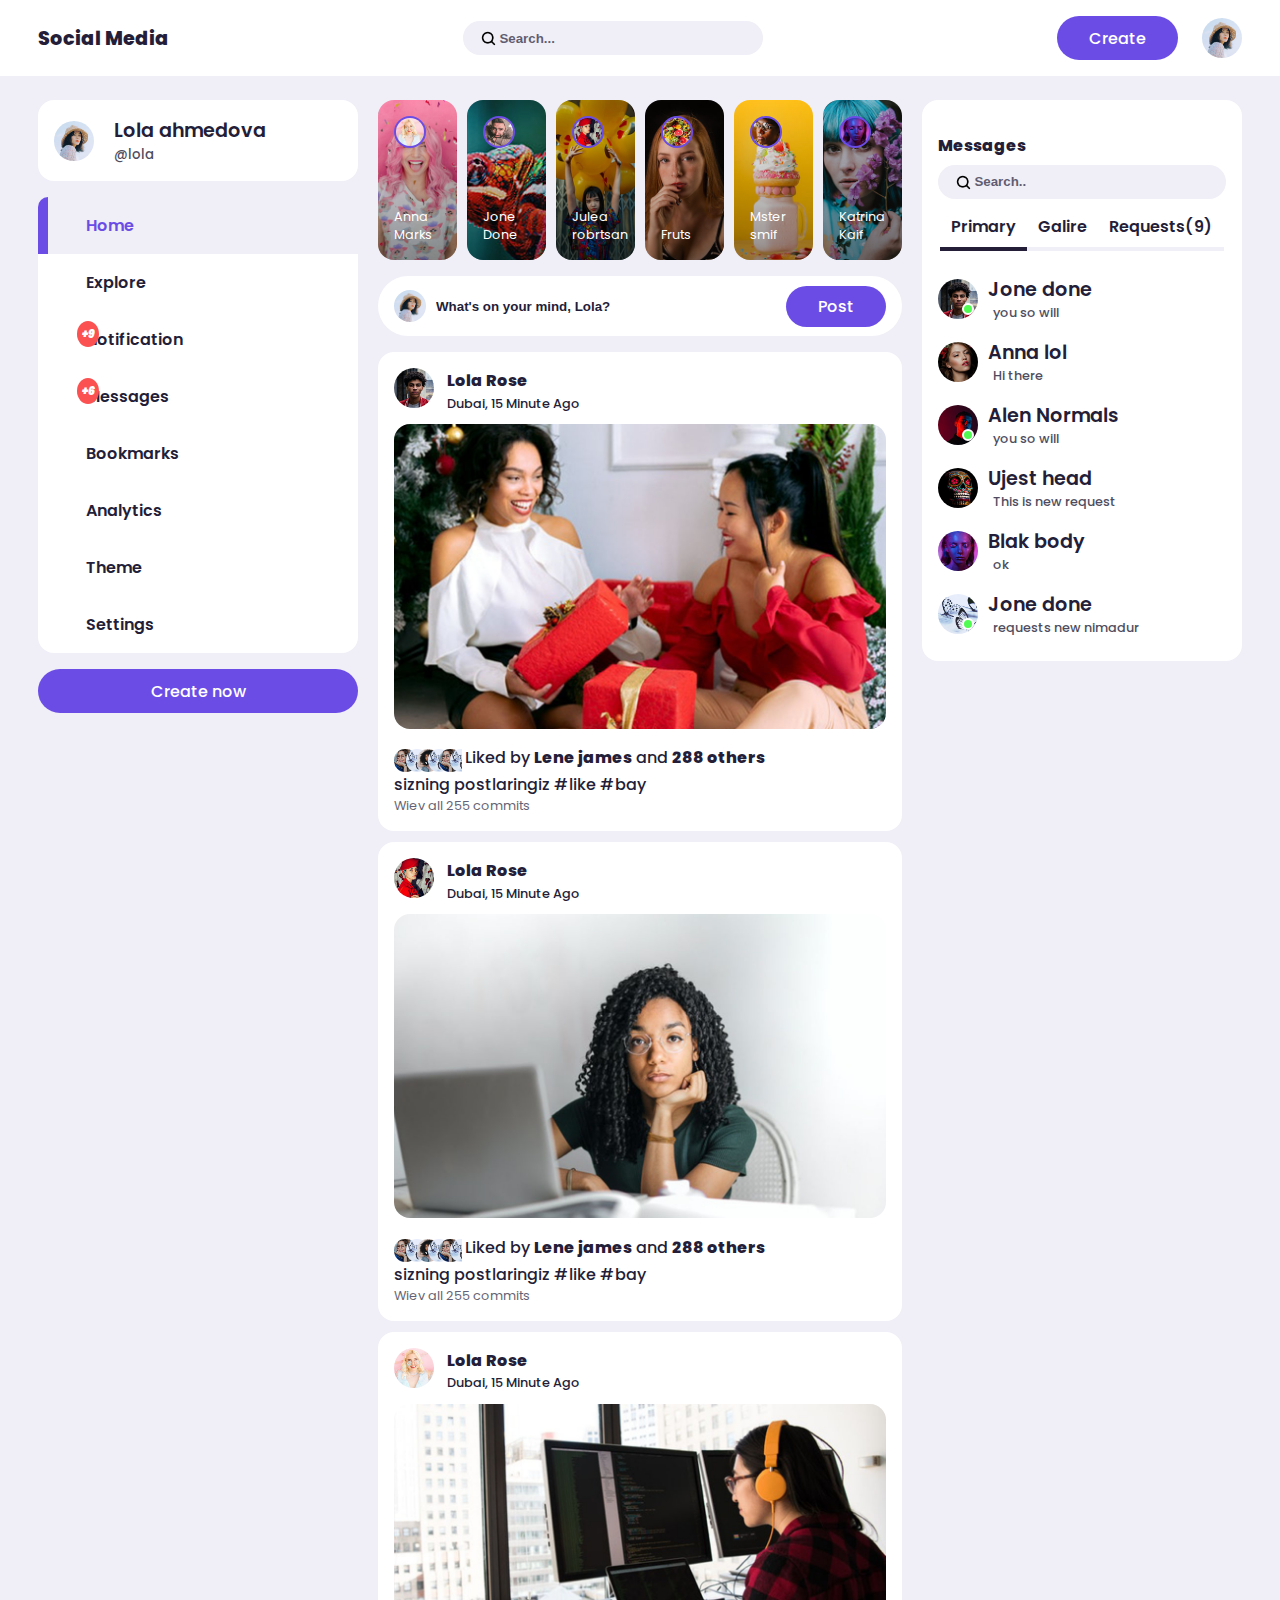
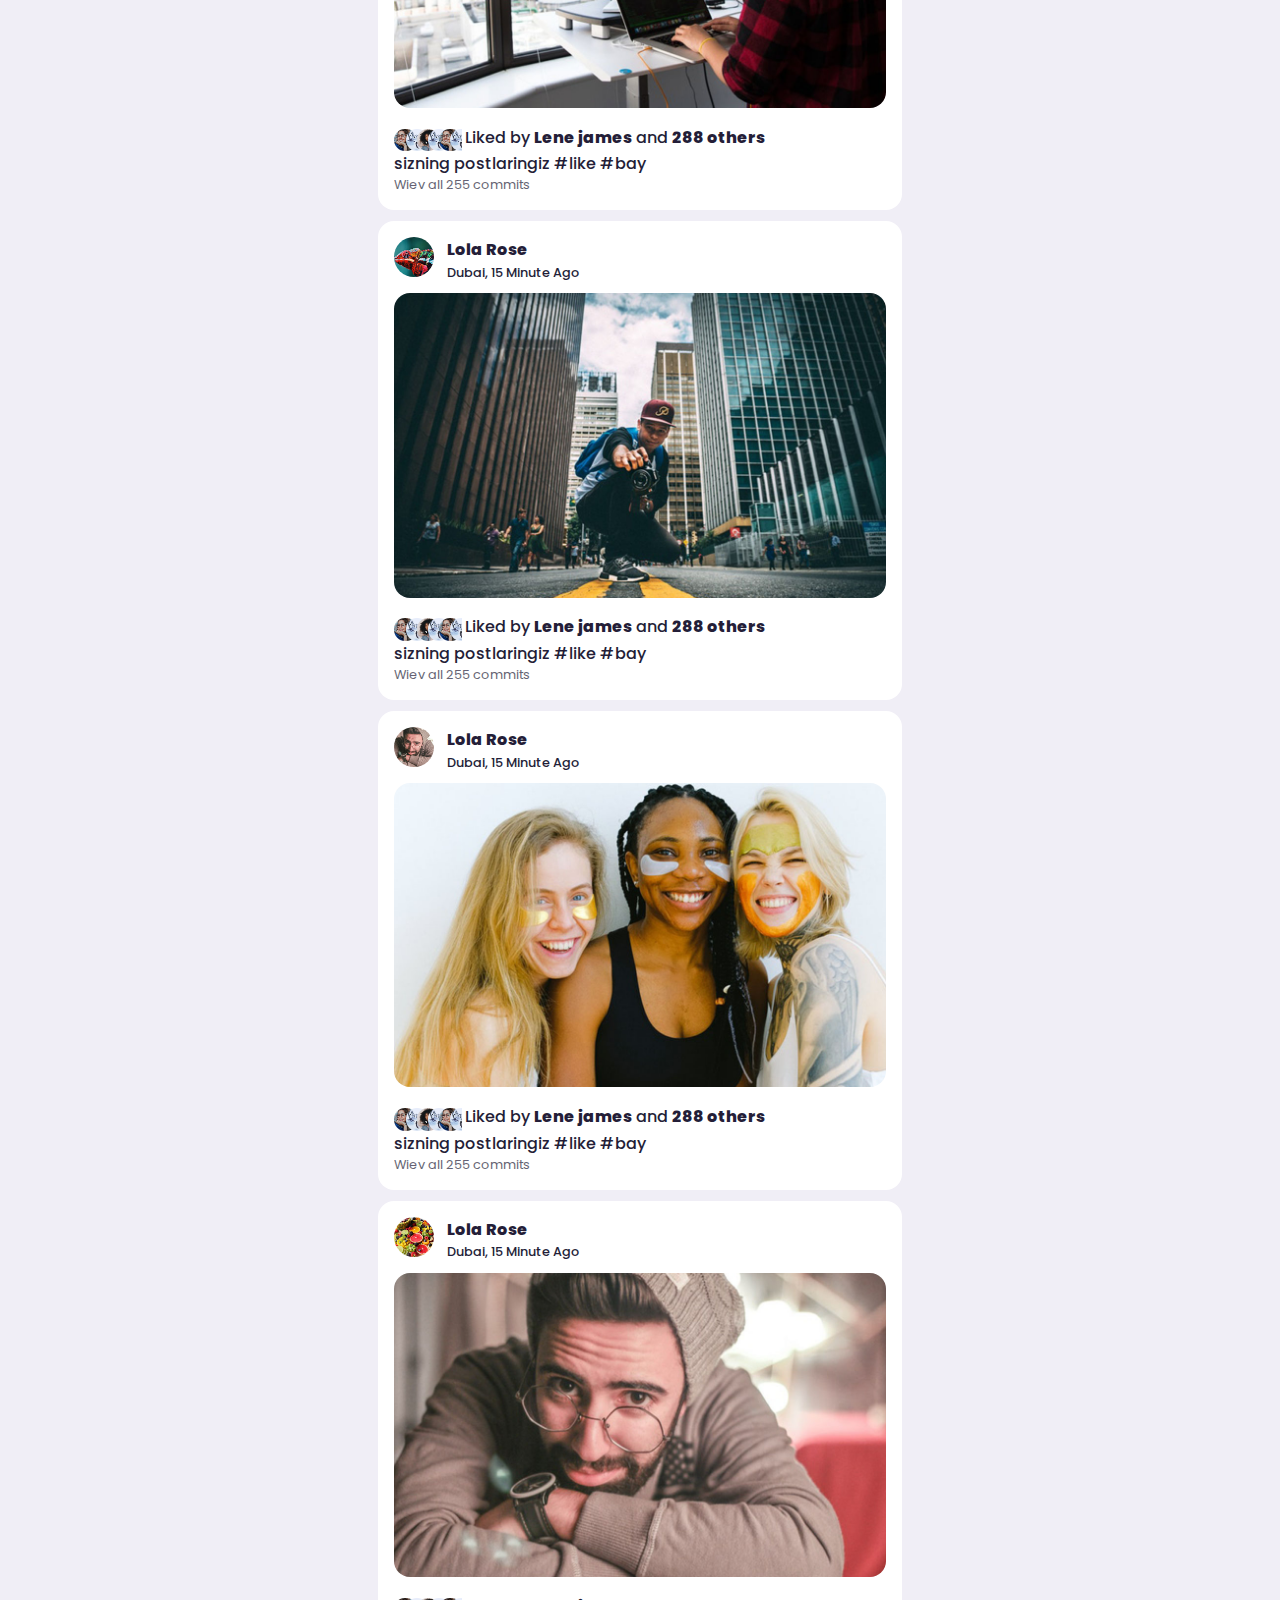
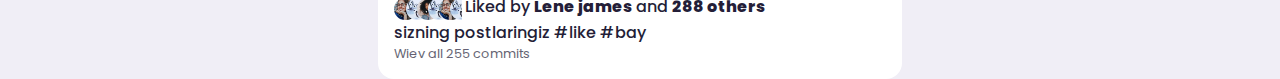
==== commit aee2dde3: "create profile avtive indecator" ====
--- a/index.html
+++ b/index.html
@@ -495,7 +495,7 @@
                     </div>
                     <div class="messages__message">
                         <div class="messages__user">
-                            <div class="messages__user-img user-img">
+                            <div class="messages__user-img user-img messages__user-img--indecator">
                                 <img src="src/images/profile-11.jpg">
                             </div>
                             <div classs="messages__user--info">
@@ -521,7 +521,7 @@
                             </div>
                         </div>
                         <div class="messages__user">
-                            <div class="messages__user-img user-img">
+                            <div class="messages__user-img user-img messages__user-img--indecator">
                                 <img src="src/images/profile-8.jpg">
                             </div>
                             <div classs="messages__user--info">
@@ -560,7 +560,7 @@
                             </div>
                         </div>
                         <div class="messages__user">
-                            <div class="messages__user-img user-img">
+                            <div class="messages__user-img user-img messages__user-img--indecator">
                                 <img src="src/images/profile-2.jpg">
                             </div>
                             <div classs="messages__user--info">
--- a/src/style/css/main.css
+++ b/src/style/css/main.css
@@ -748,6 +748,22 @@
   margin-left: 5px;
 }
 
+.messages__user-img {
+  position: relative;
+}
+
+.messages__user-img--indecator::before {
+  content: "";
+  position: absolute;
+  bottom: 0.2rem;
+  right: 0.2rem;
+  background: var(--color-success);
+  width: 0.8rem;
+  height: 0.8rem;
+  border-radius: 50%;
+  border: 2px solid white;
+}
+
 .container {
   width: 94%;
   margin: 0 auto;
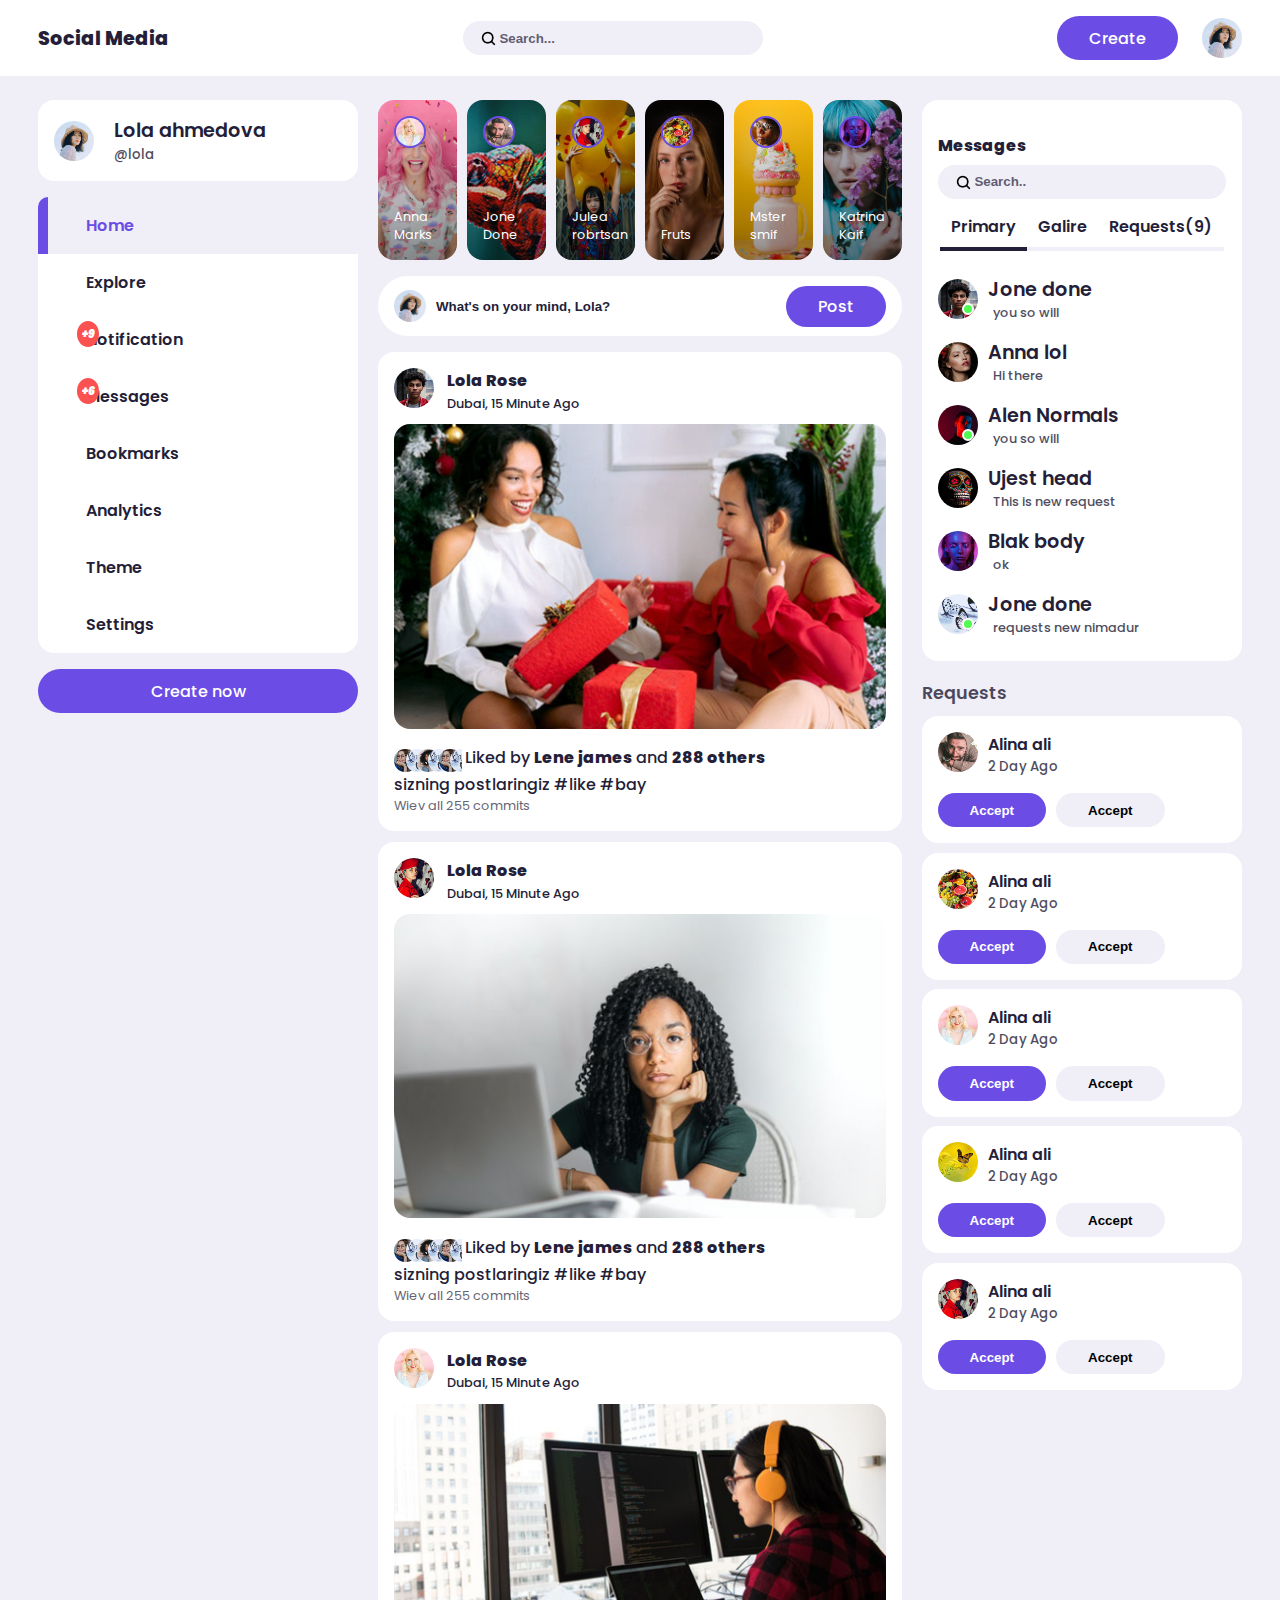
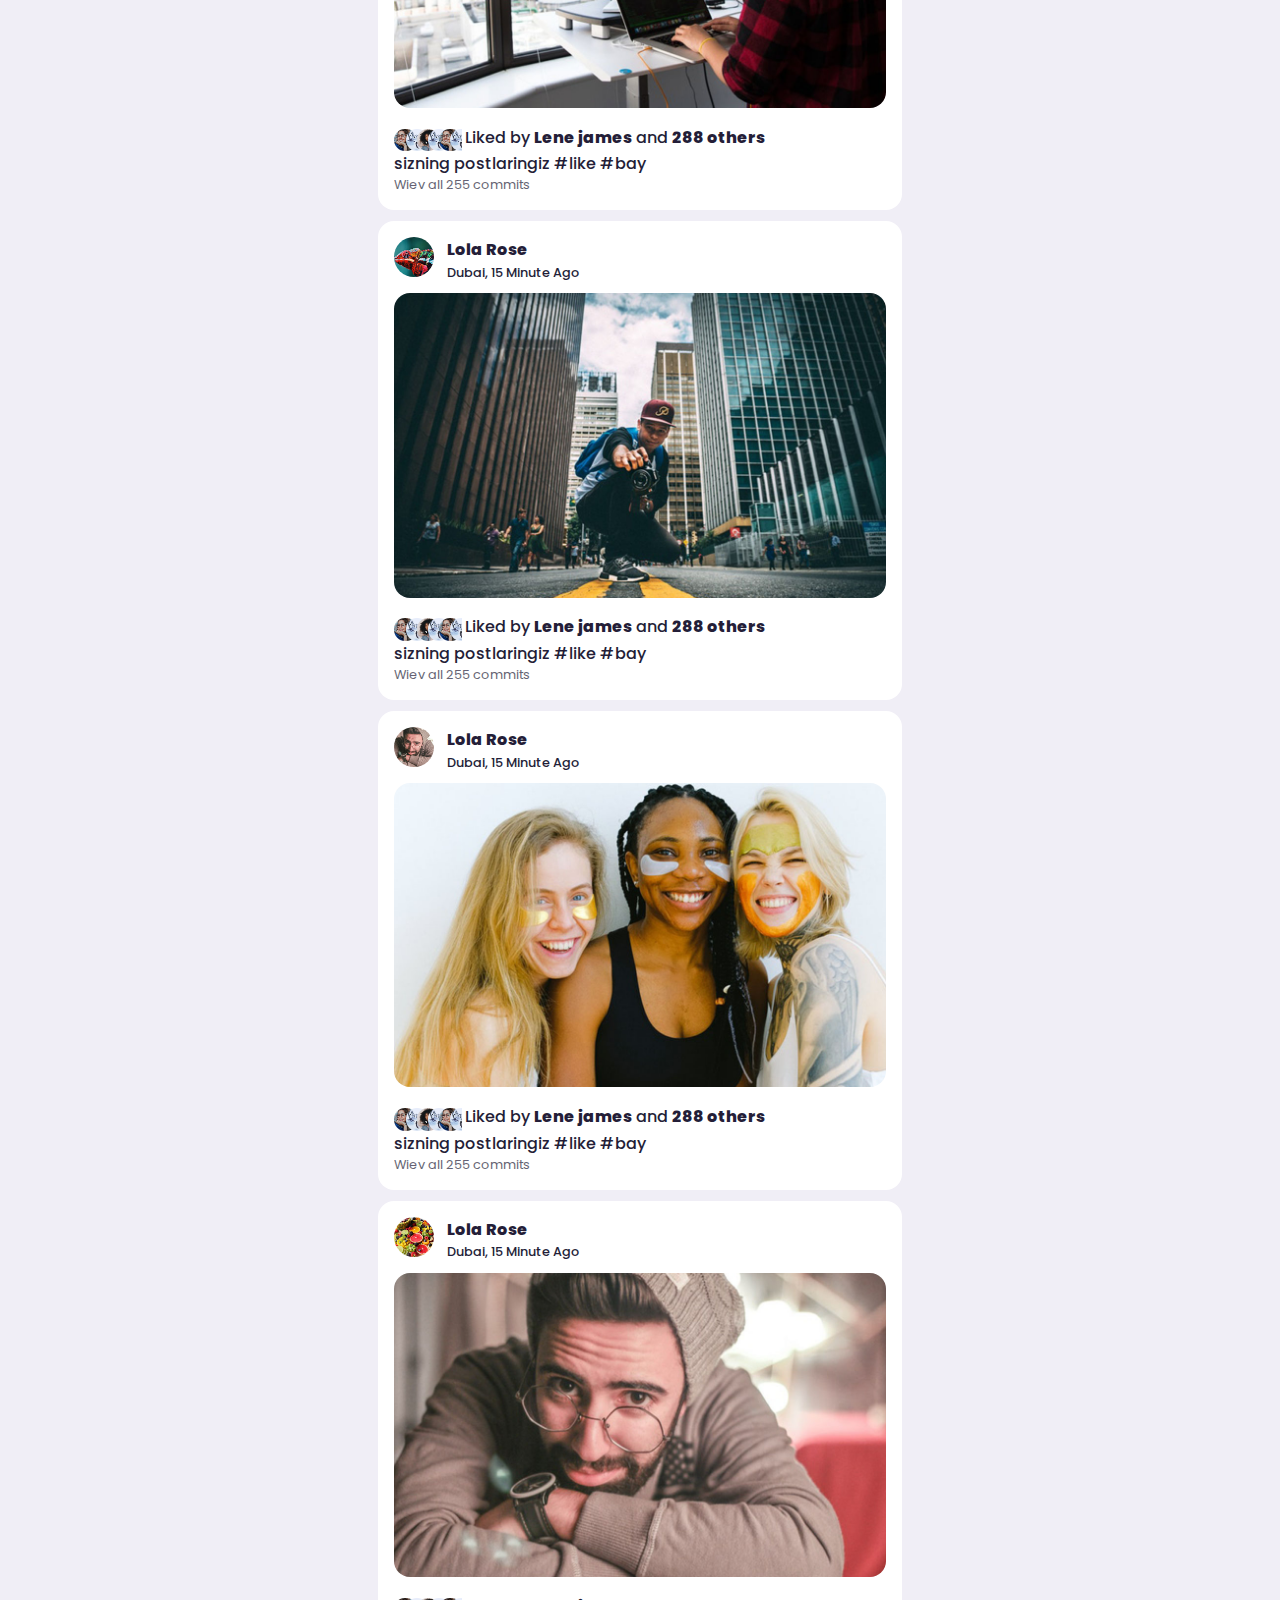
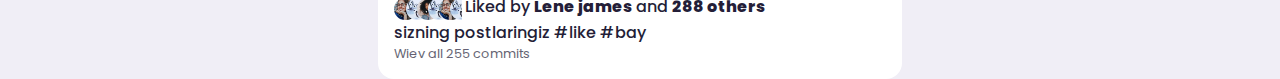
==== commit f46fc64c: "added _requests.scss and finished requests section" ====
--- a/index.html
+++ b/index.html
@@ -574,6 +574,96 @@
                         </div>
                     </div>
                 </div>
+                <div class="requests">
+                    <h3 class="requests__title">Requests</h3>
+                    <div class="requests__request-box">
+                        <div class="requests__request">
+                            <div class="requsets__user-info">
+                                <div class="user-img">
+                                    <img src="src/images/profile-15.jpg">
+                                </div>
+                                <div class="requests__user-text-box">
+                                    <h3 class="requests__user-title">Alina ali</h3>
+                                    <small class="requests__active">
+                                        2 Day Ago
+                                    </small>
+                                </div>
+                            </div>
+                            <div class="requests__btns">
+                                <button type="button" class="requests__btn requests__btn--color">Accept</button>
+                                <button type="button" class="requests__btn">Accept</button>
+                            </div>
+                        </div>
+                        <div class="requests__request">
+                            <div class="requsets__user-info">
+                                <div class="user-img">
+                                    <img src="src/images/profile-13.jpg">
+                                </div>
+                                <div class="requests__user-text-box">
+                                    <h3 class="requests__user-title">Alina ali</h3>
+                                    <small class="requests__active">
+                                        2 Day Ago
+                                    </small>
+                                </div>
+                            </div>
+                            <div class="requests__btns">
+                                <button type="button" class="requests__btn requests__btn--color">Accept</button>
+                                <button type="button" class="requests__btn">Accept</button>
+                            </div>
+                        </div>
+                        <div class="requests__request">
+                            <div class="requsets__user-info">
+                                <div class="user-img">
+                                    <img src="src/images/profile-17.jpg">
+                                </div>
+                                <div class="requests__user-text-box">
+                                    <h3 class="requests__user-title">Alina ali</h3>
+                                    <small class="requests__active">
+                                        2 Day Ago
+                                    </small>
+                                </div>
+                            </div>
+                            <div class="requests__btns">
+                                <button type="button" class="requests__btn requests__btn--color">Accept</button>
+                                <button type="button" class="requests__btn">Accept</button>
+                            </div>
+                        </div>
+                        <div class="requests__request">
+                            <div class="requsets__user-info">
+                                <div class="user-img">
+                                    <img src="src/images/profile-14.jpg">
+                                </div>
+                                <div class="requests__user-text-box">
+                                    <h3 class="requests__user-title">Alina ali</h3>
+                                    <small class="requests__active">
+                                        2 Day Ago
+                                    </small>
+                                </div>
+                            </div>
+                            <div class="requests__btns">
+                                <button type="button" class="requests__btn requests__btn--color">Accept</button>
+                                <button type="button" class="requests__btn">Accept</button>
+                            </div>
+                        </div>
+                        <div class="requests__request">
+                            <div class="requsets__user-info">
+                                <div class="user-img">
+                                    <img src="src/images/profile-16.jpg">
+                                </div>
+                                <div class="requests__user-text-box">
+                                    <h3 class="requests__user-title">Alina ali</h3>
+                                    <small class="requests__active">
+                                        2 Day Ago
+                                    </small>
+                                </div>
+                            </div>
+                            <div class="requests__btns">
+                                <button type="button" class="requests__btn requests__btn--color">Accept</button>
+                                <button type="button" class="requests__btn">Accept</button>
+                            </div>
+                        </div>
+                    </div>
+                </div>
             </aside>
         </div>
 	</body>
--- a/src/style/css/main.css
+++ b/src/style/css/main.css
@@ -764,6 +764,65 @@
   border: 2px solid white;
 }
 
+.requests {
+  margin-top: 0.6rem;
+}
+
+.requests__title {
+  font-size: 1.1rem;
+  font-weight: 600;
+  opacity: 0.8;
+  padding: 0.6rem 0;
+}
+
+.requests__request {
+  width: 100%;
+  background: var(--color-white);
+  border-radius: var(--card-border-radius);
+  padding: var(--card-padding);
+  margin-top: 0.6rem;
+}
+.requests__request:first-child {
+  margin-top: 0;
+}
+
+.requsets__user-info {
+  display: flex;
+  column-gap: 10px;
+}
+
+.requests__user-title {
+  font-size: 1rem;
+  font-weight: 600;
+}
+
+.requests__active {
+  opacity: 0.8;
+}
+
+.requests__btns {
+  display: flex;
+  column-gap: 10px;
+  margin-top: 1rem;
+}
+
+.requests__btn {
+  display: flex;
+  justify-content: center;
+  align-items: center;
+  padding: var(--btn-padding);
+  border-radius: var(--border-radius);
+  border: 0;
+  outline: 0;
+  background: var(--color-light);
+  font-weight: 700;
+}
+
+.requests__btn--color {
+  color: var(--color-white);
+  background: var(--color-primary);
+}
+
 .container {
   width: 94%;
   margin: 0 auto;
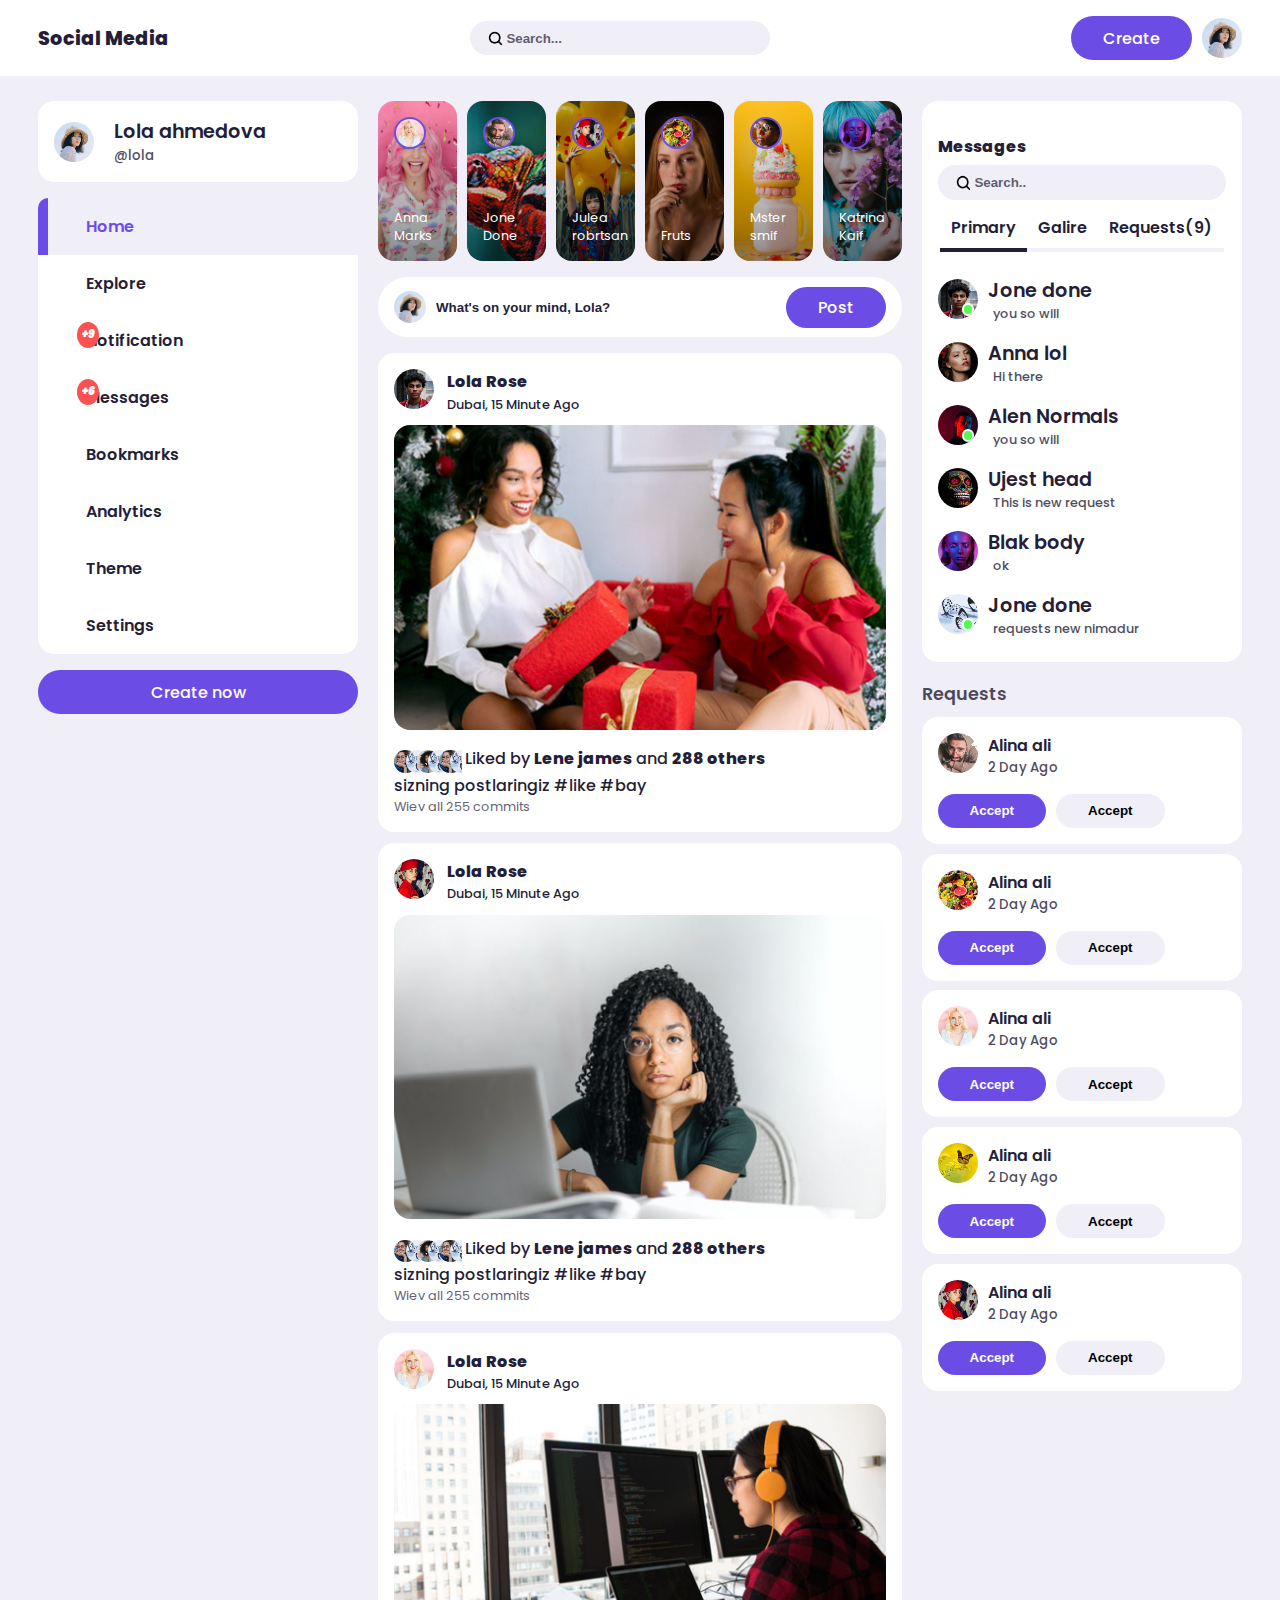
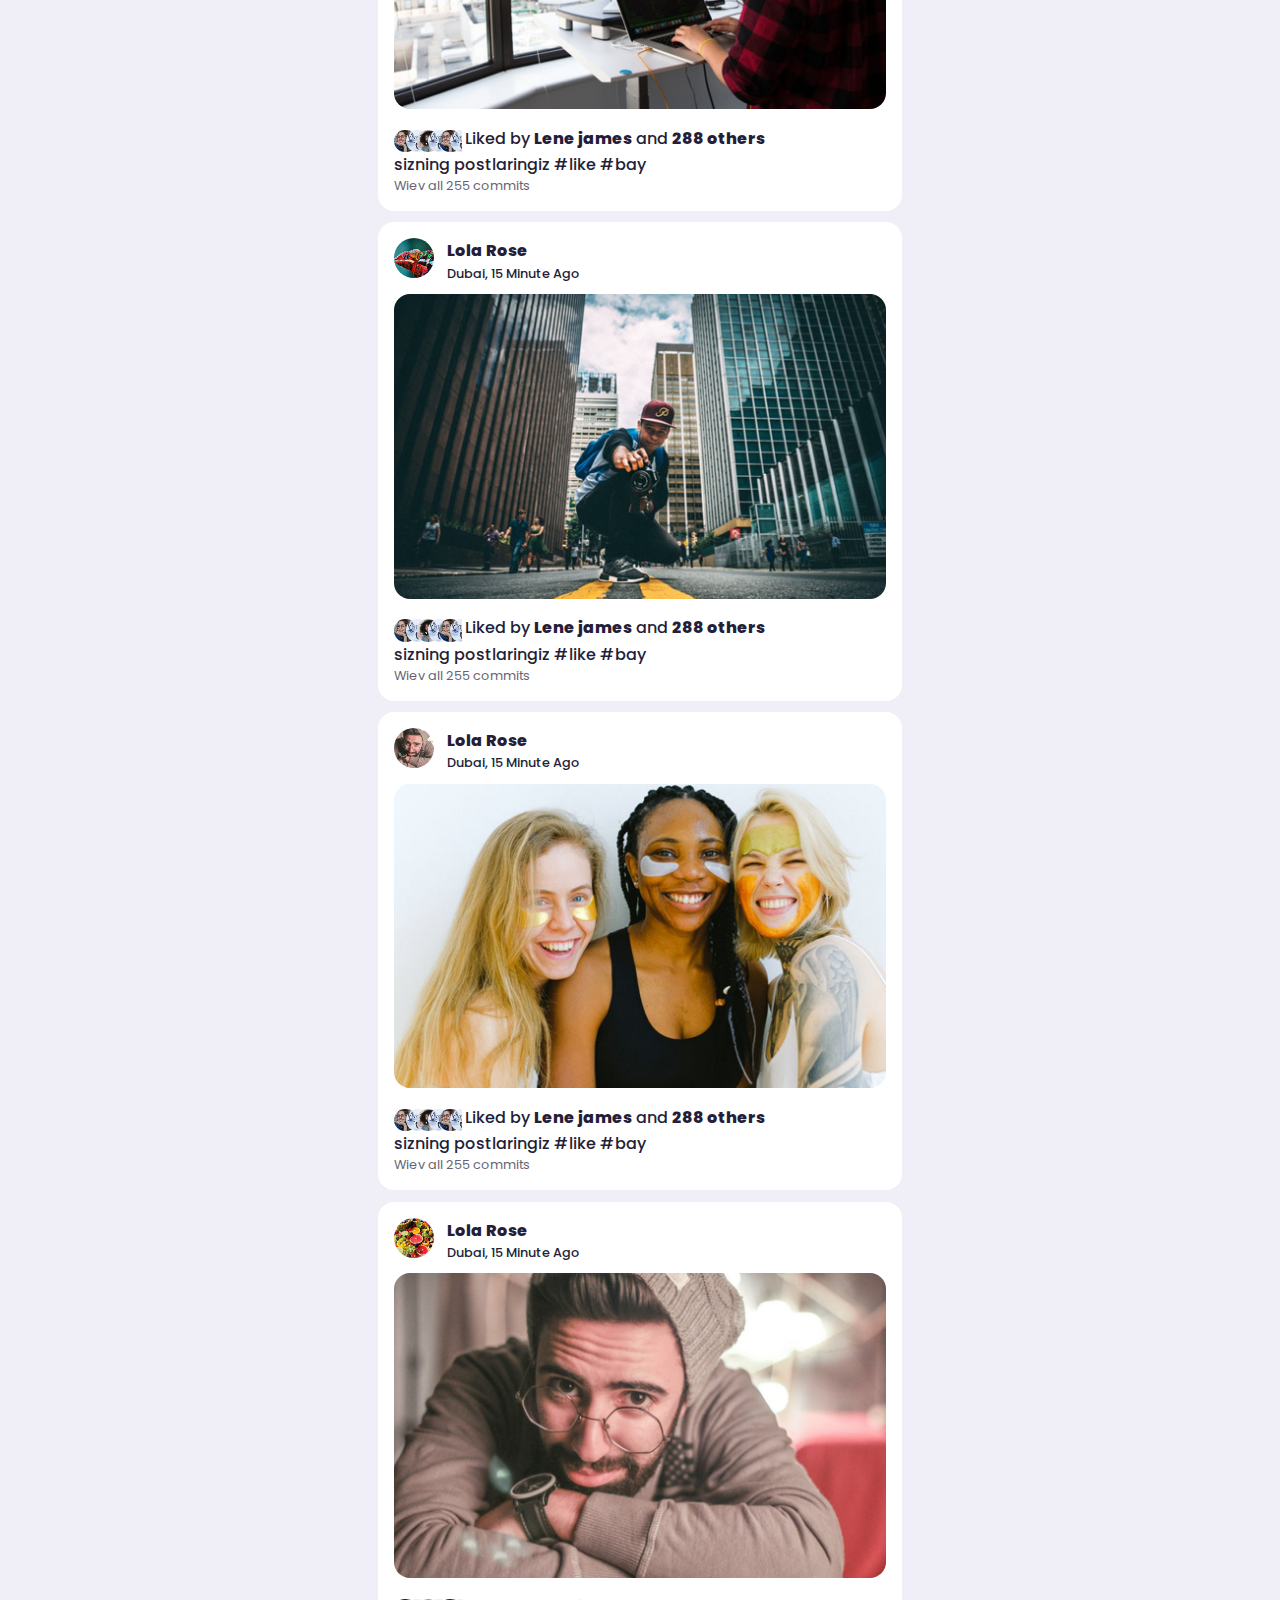
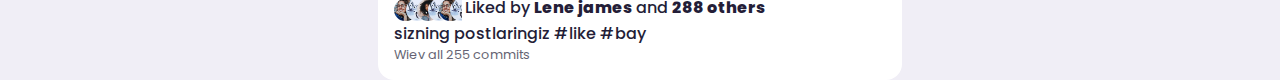
==== commit 75b222d3: "added some events" ====
--- a/index.html
+++ b/index.html
@@ -53,7 +53,7 @@
                             </a>
                         </li>
                         <li class="navbar__itme">
-                            <a href="#" class="navbar__link">
+                            <a href="#" class="navbar__link navbar__link--notf">
                                 <i class="fa-solid fa-bell navbar__icon"><small class="notc">+9</small></i>
                                 <h4 class="navbar__title">Notification</h4>
                             </a>
@@ -106,7 +106,7 @@
                             </div>
                         </li>
                         <li class="navbar__itme">
-                            <a href="#" class="navbar__link">
+                            <a href="#" class="navbar__link navbar__link--mess">
                                 <i class="fa-solid fa-message navbar__icon"><small class="notc">+6</small></i>
                                 <h4 class="navbar__title">Messages</h4>
                             </a>
@@ -666,5 +666,6 @@
                 </div>
             </aside>
         </div>
+        <script src="src/js/app.js"></script>
 	</body>
 </html>--- a/src/style/css/main.css
+++ b/src/style/css/main.css
@@ -145,6 +145,16 @@
 html {
   box-sizing: border-box;
   font-size: 16px;
+}
+@media (max-width: 991.98px) {
+  html {
+    font-size: 14px;
+  }
+}
+@media (max-width: 575.98px) {
+  html {
+    font-size: 10px;
+  }
 }
 
 *,
@@ -181,6 +191,20 @@
   font-weight: 500;
 }
 
+body::-webkit-scrollbar {
+  width: 0.7rem;
+}
+
+body::-webkit-scrollbar-track {
+  box-shadow: inset 0 0 6px rgba(0, 0, 0, 0.3);
+  border-radius: 0.6rem;
+}
+
+body::-webkit-scrollbar-thumb {
+  background-color: var(--color-dark);
+  border-radius: 0.6rem;
+}
+
 a {
   text-decoration: none;
 }
@@ -301,6 +325,15 @@
   opacity: 0.8;
 }
 
+@media (max-width: 1199.98px) {
+  .aside-left__user-info {
+    display: none;
+  }
+
+  .navbar__title {
+    display: none;
+  }
+}
 .navbar {
   width: 100%;
   margin-top: 1rem;
@@ -329,16 +362,19 @@
 }
 
 .navbar__title {
+  pointer-events: none;
   font-weight: 600;
 }
 
 .navbar__icon {
+  pointer-events: none;
   margin-right: 1rem;
   margin-left: 1rem;
 }
 
 .navbar__itme.active {
   background: var(--color-light);
+  border-top-left-radius: var(--card-border-radius);
 }
 
 .navbar__itme.active .navbar__link {
@@ -370,6 +406,32 @@
   z-index: 8;
 }
 
+@media (max-width: 1199.98px) {
+  .navbar {
+    position: fixed;
+    width: 5rem;
+    z-index: 8;
+  }
+}
+@media (max-width: 767.98px) {
+  .navbar {
+    right: 2rem;
+    width: 5rem;
+  }
+
+  .dropdown {
+    left: -470%;
+  }
+}
+@media (max-width: 575.98px) {
+  .navbar {
+    top: 50%;
+    right: 0;
+    transform: translateY(-50%);
+    border-bottom-right-radius: 0;
+    border-top-right-radius: 0;
+  }
+}
 .dropdown {
   display: none;
   position: absolute;
@@ -415,6 +477,12 @@
   background: var(--color-white);
 }
 
+@media (max-width: 767.98px) {
+  .dropdown::before {
+    left: auto;
+    right: -0.6rem;
+  }
+}
 .story {
   width: 100%;
   overflow: hidden;
@@ -713,6 +781,7 @@
 .messages__text {
   padding: 0.7rem;
   font-weight: 600;
+  font-size: 1rem;
   border-bottom: 4px solid var(--color-light);
 }
 .messages__text:hover {
@@ -764,6 +833,20 @@
   border: 2px solid white;
 }
 
+@media (max-width: 991.98px) {
+  .messages__text {
+    font-size: 0.7rem;
+  }
+
+  .messages__user--title {
+    font-size: 1rem;
+  }
+}
+@media (max-width: 767.98px) {
+  .messages, .requests {
+    display: none;
+  }
+}
 .requests {
   margin-top: 0.6rem;
 }
@@ -823,15 +906,28 @@
   background: var(--color-primary);
 }
 
+@media (max-width: 991.98px) {
+  .requests__btn {
+    padding: 0.6rem 1rem;
+    font-size: 0.8rem;
+  }
+}
 .container {
   width: 94%;
+  max-width: 1400px;
   margin: 0 auto;
 }
 
+@media (max-width: 575.98px) {
+  .container {
+    width: 100%;
+  }
+}
 .main-grid {
   display: grid;
   grid-template-columns: 20rem auto 20rem;
   column-gap: 20px;
+  margin-top: 77px;
 }
 
 .row {
@@ -855,9 +951,36 @@
   margin-right: 0;
 }
 
+@media (max-width: 1199.98px) {
+  .main-grid {
+    grid-template-columns: 5rem auto 20rem;
+  }
+}
+@media (max-width: 991.98px) {
+  .main-grid {
+    grid-template-columns: 5rem auto 15rem;
+  }
+}
+@media (max-width: 767.98px) {
+  .main-grid {
+    grid-template-columns: 0 auto 5rem;
+  }
+}
+@media (max-width: 575.98px) {
+  .main-grid {
+    grid-template-columns: 0 auto 0;
+    column-gap: 10px;
+    margin-top: 40px;
+  }
+}
 .header {
+  position: fixed;
+  top: 0;
+  left: 0;
+  width: 100%;
   color: var(--color-dark);
   background: var(--color-white);
+  z-index: 8;
 }
 
 .header__container {
@@ -883,10 +1006,22 @@
   display: flex;
   justify-content: center;
   align-items: center;
-  column-gap: 1.5rem;
-}
-
+  column-gap: 10px;
+}
+
+@media (max-width: 991.98px) {
+  .header__search-bar {
+    display: none;
+  }
+}
+@media (max-width: 575.98px) {
+  .header {
+    padding-right: 0.7rem;
+    padding-left: 0.7rem;
+  }
+}
 .aside-left, .aside-right {
+  position: relative;
   width: 100%;
   margin-top: 1.5rem;
   position: relative;
@@ -900,6 +1035,11 @@
   margin-bottom: 0.6rem;
 }
 
+@media (max-width: 1199.98px) {
+  .aside__btn {
+    display: none;
+  }
+}
 .main {
   display: block;
   width: 100%;
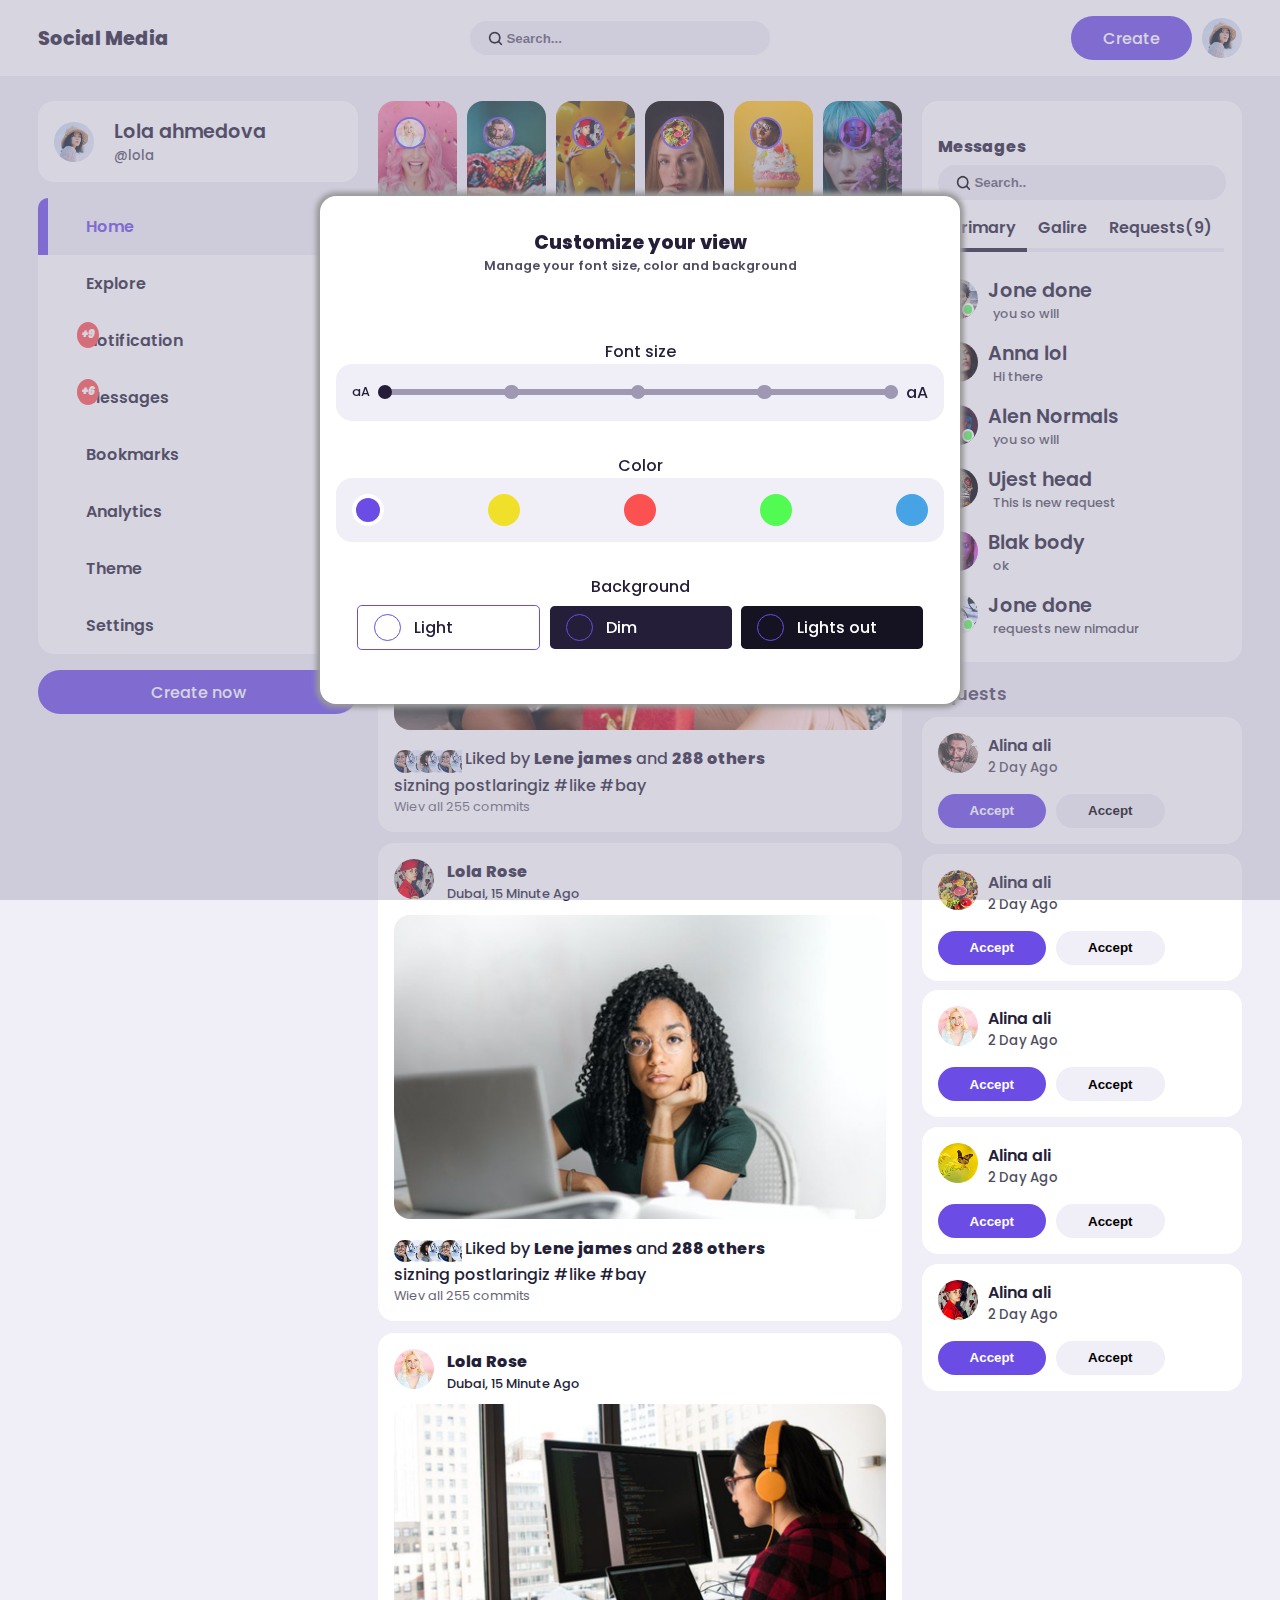
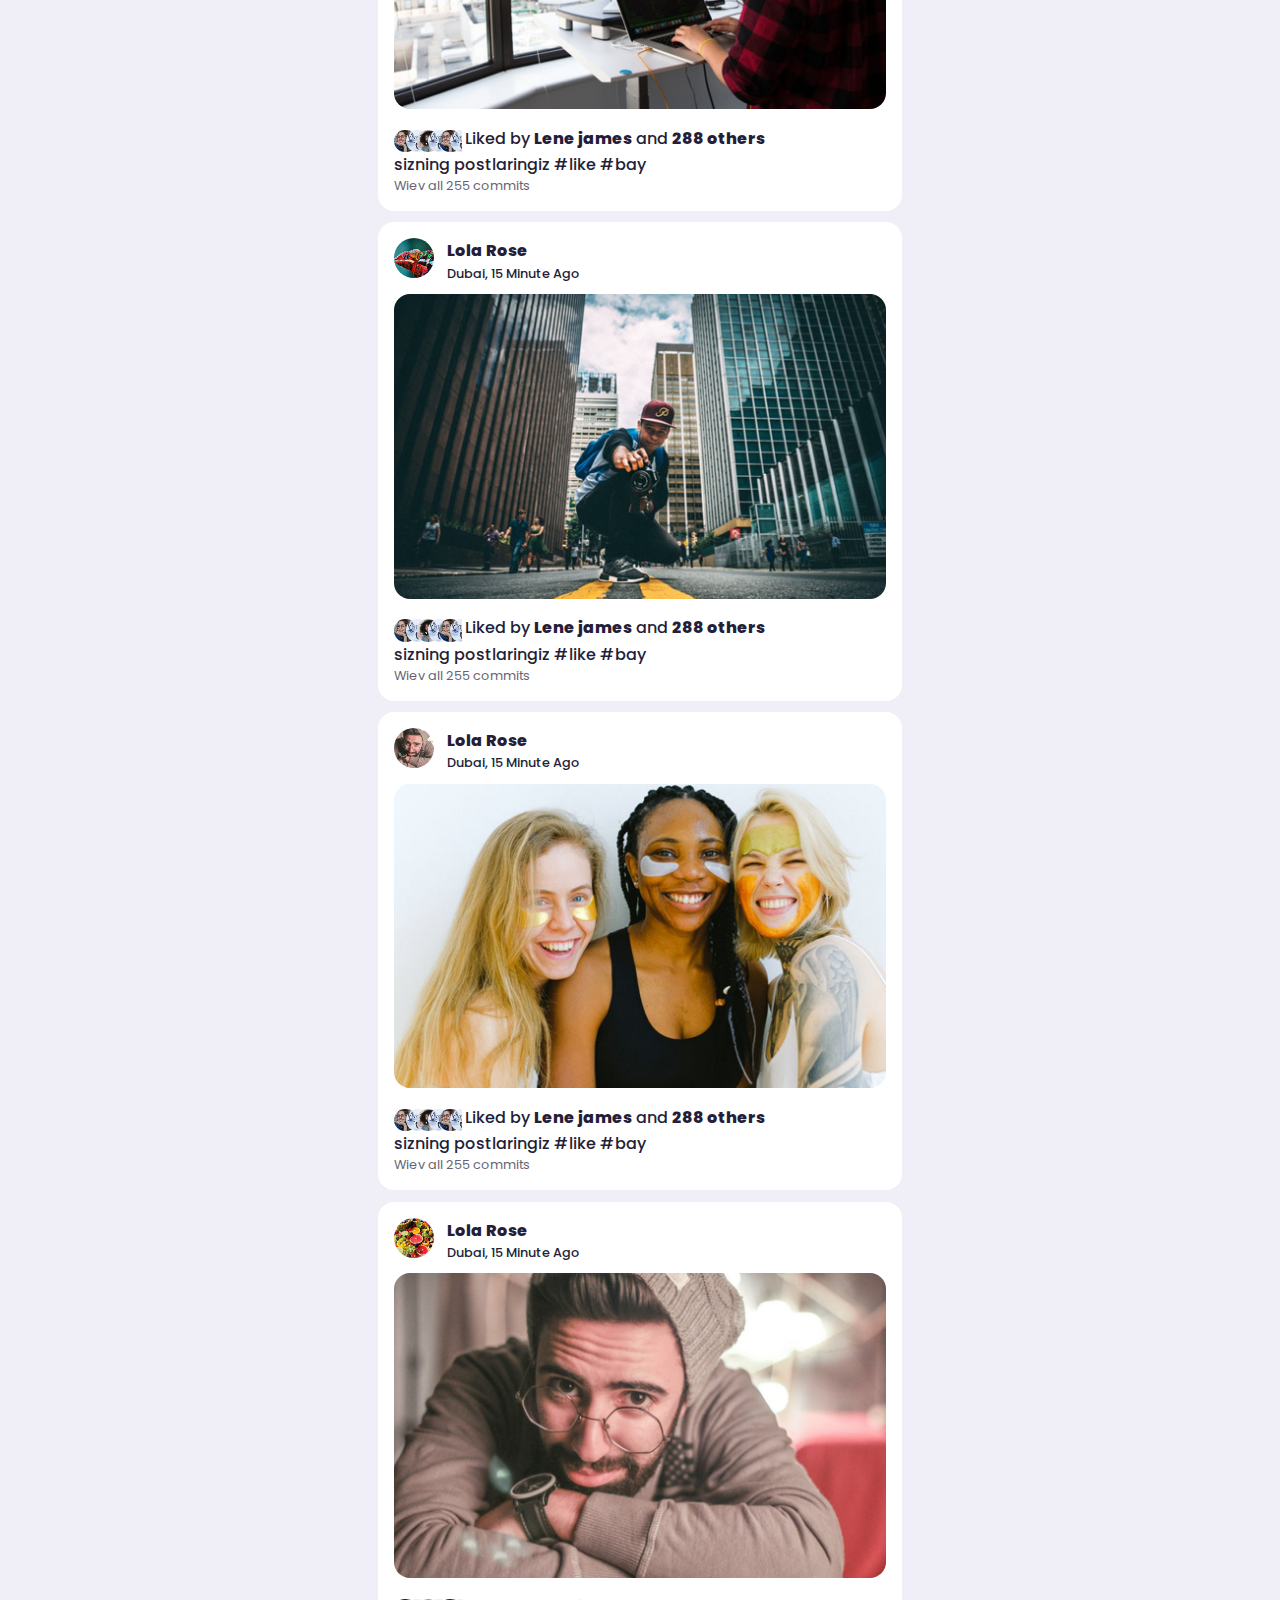
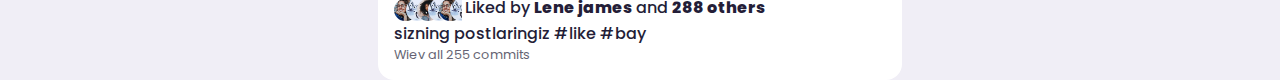
==== commit b4677dc0: "create pupap.scss file and fineshed pupap" ====
--- a/index.html
+++ b/index.html
@@ -666,6 +666,59 @@
                 </div>
             </aside>
         </div>
+        <div class="pupap-box">
+            <div class="pupap">
+                <div class="pupap__top">
+                    <h4 class="pupap__title">Customize your view</h4>
+                    <span class="pupap__disc">Manage your font size, color and background</span>
+                </div>
+                <div class="pupap__midel">
+                    <div class="pupap__sizes">
+                        <span class="pupap__size-title">Font size</span>
+                        <div class="pupap__pupap__size-box">
+                            <span class="pupap__frist">aA</span>
+                            <div class="pupap__size-line">
+                                <span class="pupap__size active"></span>
+                                <span class="pupap__size"></span>
+                                <span class="pupap__size"></span>
+                                <span class="pupap__size"></span>
+                                <span class="pupap__size"></span>
+                            </div>
+                            <span class="pupap__last">aA</span>
+                        </div>
+                    </div>
+                    <div class="pupap__colors">
+                        <span class="pupap__color-title">Color</span>
+                        <div class="pupap__color-box">
+                            <div class="pupap__color-line">
+                                <span class="pupap__color bg-color-primary active"></span>
+                                <span class="pupap__color bg-color-yellow"></span>
+                                <span class="pupap__color bg-color-danger"></span>
+                                <span class="pupap__color bg-color-success"></span>
+                                <span class="pupap__color bg-color-blue-light"></span>
+                            </div>
+                        </div>
+                    </div>
+                </div>
+                <div class="pupap__bottom">
+                    <span class="pupap__bg-title">Background</span>
+                    <div class="pupap__bg-box">
+                        <div class="pupap__bg-wrapper bg-color-white active">
+                            <span class="pupap__bg-color"></span>
+                            <span class="pupap__bg-color-text">Light</span>
+                        </div>
+                        <div class="pupap__bg-wrapper bg-color-dark">
+                            <span class="pupap__bg-color"></span>
+                            <span class="pupap__bg-color-text text-color-white">Dim</span>
+                        </div>
+                        <div class="pupap__bg-wrapper bg-color-black">
+                            <span class="pupap__bg-color"></span>
+                            <span class="pupap__bg-color-text text-color-white">Lights out</span>
+                        </div>
+                    </div>
+                </div>
+            </div>
+        </div>
         <script src="src/js/app.js"></script>
 	</body>
 </html>--- a/src/style/css/main.css
+++ b/src/style/css/main.css
@@ -1056,8 +1056,203 @@
   color: var(--color-white);
 }
 
+.bg-color-white {
+  background: var(--color-white);
+}
+
 .bg-color-primary {
   background: var(--color-primary);
 }
 
+.bg-color-success {
+  background: var(--color-success);
+}
+
+.bg-color-danger {
+  background: var(--color-danger);
+}
+
+.bg-color-yellow {
+  background: #f1e02a;
+}
+
+.bg-color-blue-light {
+  background: #46a3e5;
+}
+
+.bg-color-dark {
+  background: var(--color-dark);
+}
+
+.bg-color-black {
+  background: var(--color-black);
+}
+
+.pupap-box {
+  display: flex;
+  justify-content: center;
+  align-items: center;
+  position: absolute;
+  top: 0;
+  left: 0;
+  width: 100%;
+  height: 100vh;
+  background: #9e98b369;
+  z-index: 22;
+}
+
+.pupap {
+  display: flex;
+  flex-direction: column;
+  justify-content: space-between;
+  align-items: center;
+  width: 50%;
+  padding: var(--card-padding);
+  border-radius: var(--card-border-radius);
+  background: var(--color-white);
+  box-shadow: 0 0 5px 4px #999;
+}
+
+.pupap__top {
+  padding: var(--card-padding);
+  text-align: center;
+  font-size: 1.2rem;
+}
+
+.pupap__disc {
+  font-size: 0.8rem;
+  font-weight: 600;
+  opacity: 0.8;
+}
+
+.pupap__midel {
+  width: 100%;
+  margin-top: 3rem;
+}
+
+.pupap__pupap__size-box, .pupap__color-box {
+  display: flex;
+  align-items: center;
+  padding: var(--card-padding);
+  border-radius: var(--card-border-radius);
+  background: var(--color-light);
+}
+
+.pupap__frist {
+  font-size: 0.8rem;
+}
+
+.pupap__last {
+  font-size: 1rem;
+}
+
+.pupap__size-title, .pupap__color-title {
+  display: inline-block;
+  text-align: center;
+  width: 100%;
+}
+
+.pupap__size-line, .pupap__color-line {
+  display: flex;
+  justify-content: space-between;
+  align-items: center;
+  width: 100%;
+}
+
+.pupap__size-line {
+  height: 0.4rem;
+  background: var(--color-gray);
+  border-radius: 0.2rem;
+  margin: 0 0.5rem;
+}
+
+.pupap__size {
+  width: 0.9rem;
+  height: 0.9rem;
+  background: var(--color-gray);
+  border-radius: 50%;
+  cursor: pointer;
+}
+
+.pupap__size.active {
+  background: var(--color-dark) !important;
+}
+
+.pupap__color {
+  width: 2rem;
+  height: 2rem;
+  border-radius: 50%;
+  cursor: pointer;
+}
+
+.pupap__color.active {
+  border: 0.3rem solid white;
+}
+
+.pupap__colors, .pupap__bottom {
+  margin-top: 2rem;
+  width: 100%;
+  text-align: center;
+}
+
+.pupap__bottom {
+  margin-bottom: 2rem;
+}
+
+.pupap__bg-box {
+  display: flex;
+  justify-content: space-between;
+  align-items: center;
+  padding: 0.4rem 1rem;
+  width: 100%;
+}
+
+.pupap__bg-wrapper {
+  display: flex;
+  column-gap: 0.8rem;
+  align-items: center;
+  padding: 0.5rem 1rem;
+  width: 100%;
+  margin: 0 0.3rem;
+  border-radius: 0.3rem;
+  cursor: pointer;
+}
+
+.pupap__bg-wrapper.active {
+  border: 0.1rem solid var(--color-primary);
+}
+
+.pupap__bg-color {
+  display: inline-block;
+  width: 1.7rem;
+  height: 1.7rem;
+  border-radius: 50%;
+  border: 0.1rem solid var(--color-primary);
+  background: transparent;
+}
+
+@media (max-width: 1199.98px) {
+  .pupap__bg-color-text {
+    font-size: 0.8rem;
+  }
+}
+@media (max-width: 991.98px) {
+  .pupap {
+    width: 70%;
+  }
+
+  .pupap__bg-color-text {
+    font-size: 0.7rem;
+  }
+}
+@media (max-width: 767.98px) {
+  .pupap {
+    width: 80%;
+  }
+
+  .pupap__bg-color-text {
+    font-size: 0.6rem;
+  }
+}
+
 /*# sourceMappingURL=main.css.map */
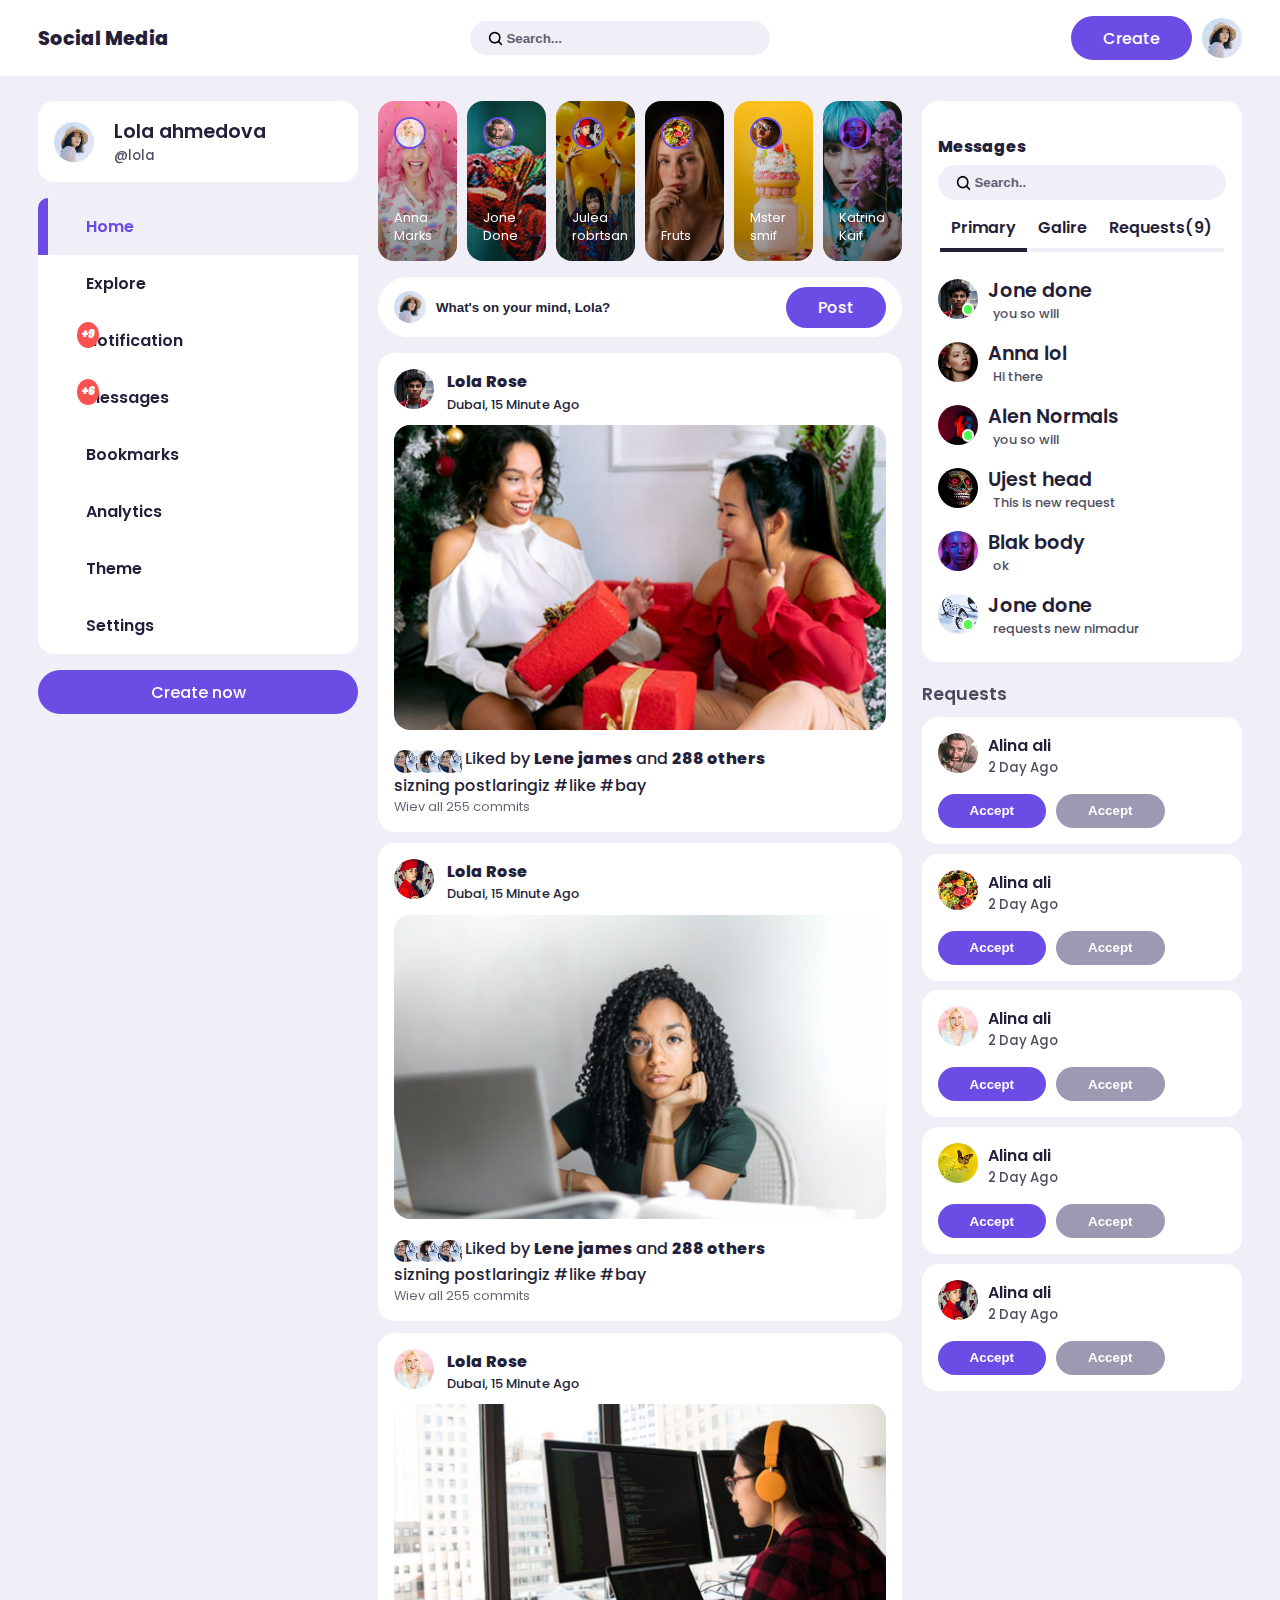
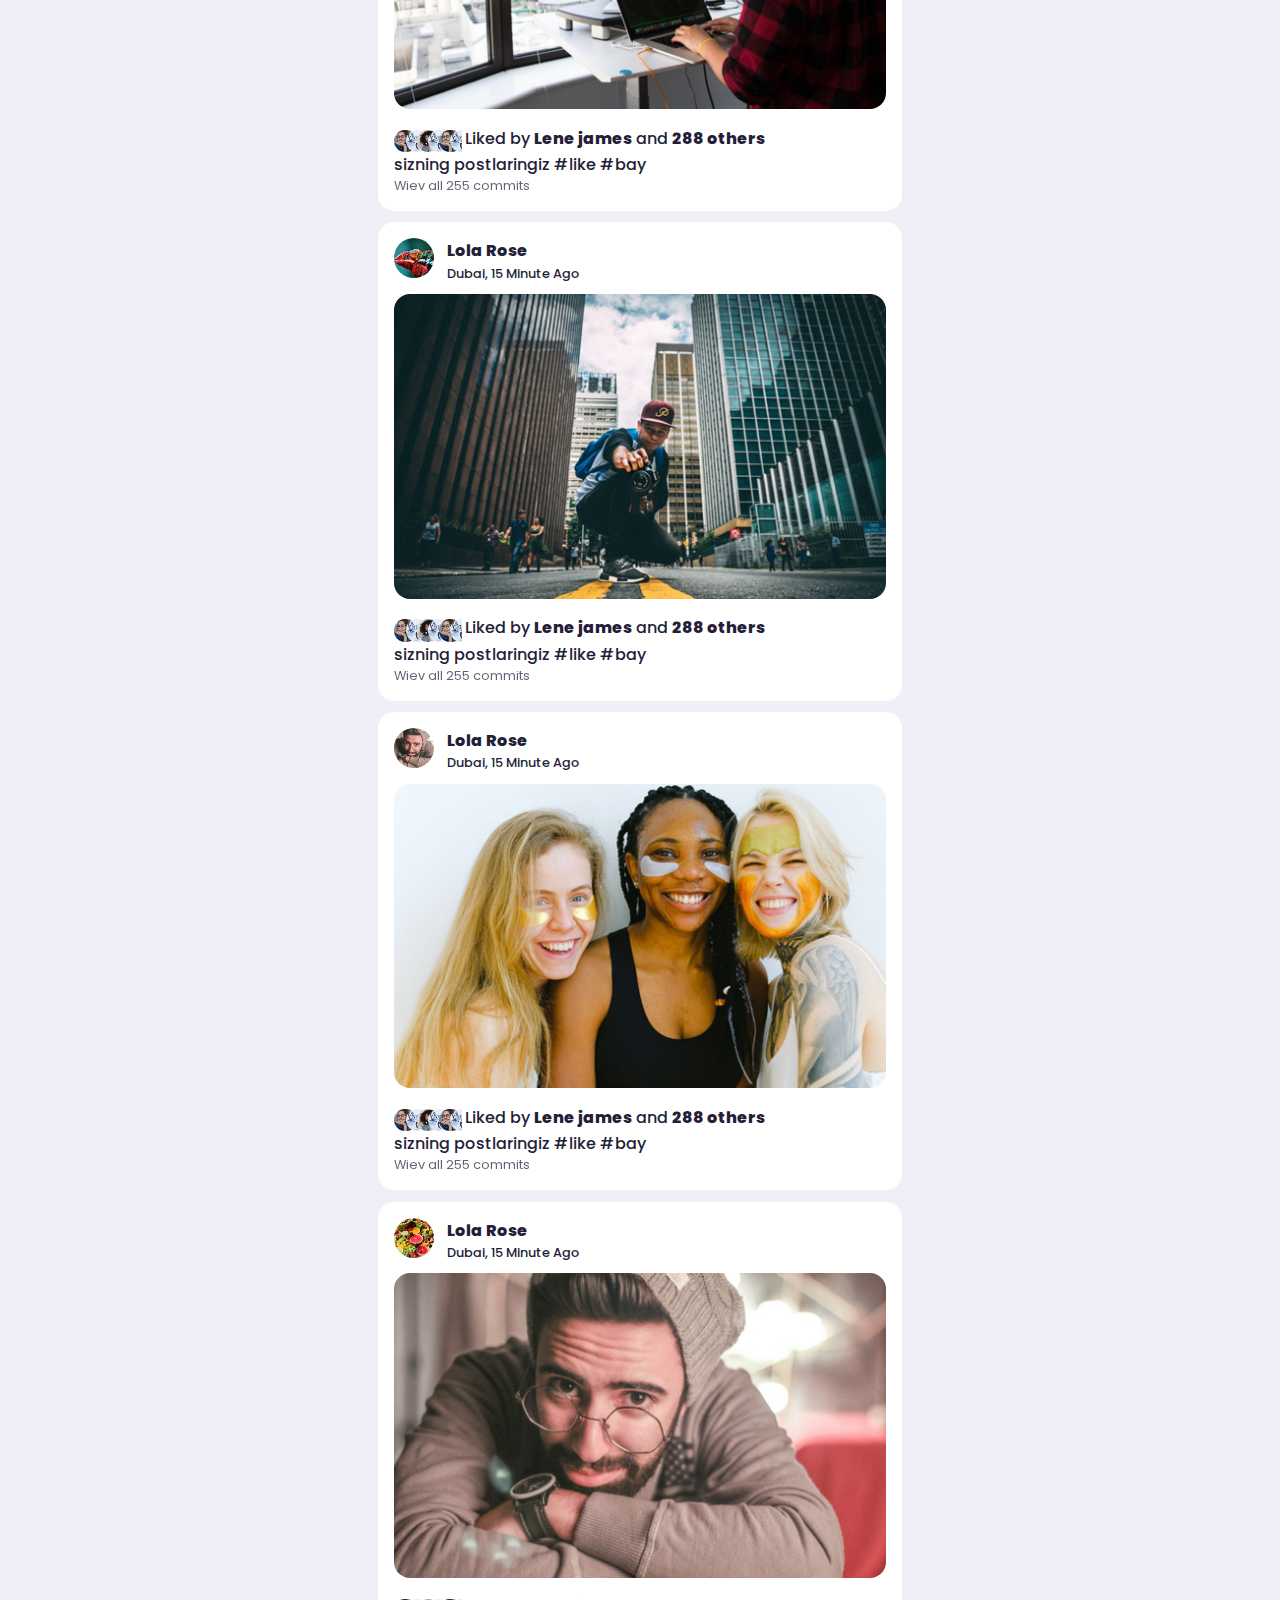
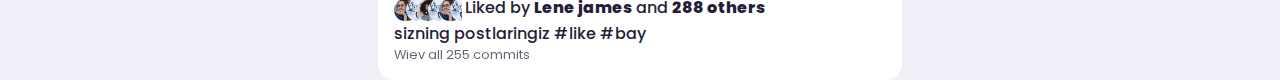
==== commit ea8757f9: "finesh the project" ====
--- a/index.html
+++ b/index.html
@@ -29,6 +29,7 @@
         </header>
         <div class="container main-grid">
             <aside class="aside-left">
+                <div class="wrapper">
                 <div class="user-info aside-left__user-info">
                     <div class="user-img user-info__img-box">
                         <img src="src/images/profile-1.jpg">
@@ -124,7 +125,7 @@
                             </a>
                         </li>
                         <li class="navbar__itme">
-                            <a href="#" class="navbar__link">
+                            <a href="#" class="navbar__link navbar__theme">
                                 <i class="fa-solid fa-palette navbar__icon"></i>
                                 <h4 class="navbar__title">Theme</h4>
                             </a>
@@ -138,6 +139,7 @@
                     </ul>
                 </nav>
                 <label for="create-post" class="btn text-color-white bg-color-primary aside__btn">Create now</label>
+                </div>
             </aside>
             <main class="main" id="main">
                 <div class="story">
@@ -479,6 +481,7 @@
                 </div>
             </main>
             <aside class="aside-right">
+                <div class="wrapper">
                 <div class="messages">
                     <div class="messages__title-box">
                         <p class="messages__title">messages</p>
@@ -486,7 +489,7 @@
                     </div>
                     <form class="search-bar messages__search">
                         <img src="src/icons/search.png" class="search-bar__search"> 
-                        <input type="text" class="search-bar__input" placeholder="Search..">
+                        <input type="text" class="search-bar__input messages__search-input" placeholder="Search..">
                     </form>
                     <div class="messages__control">
                         <p class="messages__text messages__text--active">Primary</p>
@@ -664,10 +667,11 @@
                         </div>
                     </div>
                 </div>
+                </div>
             </aside>
         </div>
         <div class="pupap-box">
-            <div class="pupap">
+            <div class="pupap" onclick="event.stopPropagation()">
                 <div class="pupap__top">
                     <h4 class="pupap__title">Customize your view</h4>
                     <span class="pupap__disc">Manage your font size, color and background</span>
@@ -678,11 +682,11 @@
                         <div class="pupap__pupap__size-box">
                             <span class="pupap__frist">aA</span>
                             <div class="pupap__size-line">
-                                <span class="pupap__size active"></span>
-                                <span class="pupap__size"></span>
-                                <span class="pupap__size"></span>
-                                <span class="pupap__size"></span>
-                                <span class="pupap__size"></span>
+                                <span class="font-size-1 pupap__size active"></span>
+                                <span class="font-size-2 pupap__size"></span>
+                                <span class="font-size-3 pupap__size"></span>
+                                <span class="font-size-4 pupap__size"></span>
+                                <span class="font-size-5 pupap__size"></span>
                             </div>
                             <span class="pupap__last">aA</span>
                         </div>
@@ -691,11 +695,11 @@
                         <span class="pupap__color-title">Color</span>
                         <div class="pupap__color-box">
                             <div class="pupap__color-line">
-                                <span class="pupap__color bg-color-primary active"></span>
-                                <span class="pupap__color bg-color-yellow"></span>
-                                <span class="pupap__color bg-color-danger"></span>
-                                <span class="pupap__color bg-color-success"></span>
-                                <span class="pupap__color bg-color-blue-light"></span>
+                                <span class="pupap__color color-1 bg-color-primary active"></span>
+                                <span class="pupap__color color-2 bg-color-yellow"></span>
+                                <span class="pupap__color color-3 bg-color-danger"></span>
+                                <span class="pupap__color color-4 bg-color-success"></span>
+                                <span class="pupap__color color-5 bg-color-blue-light"></span>
                             </div>
                         </div>
                     </div>
@@ -703,17 +707,17 @@
                 <div class="pupap__bottom">
                     <span class="pupap__bg-title">Background</span>
                     <div class="pupap__bg-box">
-                        <div class="pupap__bg-wrapper bg-color-white active">
+                        <div class="pupap__bg-wrapper bg-1 bg-color-white active">
                             <span class="pupap__bg-color"></span>
                             <span class="pupap__bg-color-text">Light</span>
                         </div>
-                        <div class="pupap__bg-wrapper bg-color-dark">
+                        <div class="pupap__bg-wrapper bg-2 bg-color-dark">
                             <span class="pupap__bg-color"></span>
-                            <span class="pupap__bg-color-text text-color-white">Dim</span>
-                        </div>
-                        <div class="pupap__bg-wrapper bg-color-black">
+                            <span class="pupap__bg-color-text">Dim</span>
+                        </div>
+                        <div class="pupap__bg-wrapper bg-3 bg-color-black">
                             <span class="pupap__bg-color"></span>
-                            <span class="pupap__bg-color-text text-color-white">Lights out</span>
+                            <span class="pupap__bg-color-text ">Lights out</span>
                         </div>
                     </div>
                 </div>
--- a/src/style/css/main.css
+++ b/src/style/css/main.css
@@ -166,14 +166,18 @@
 }
 
 :root {
-  --color-white: white;
-  --color-light: #f0eef6;
-  --color-gray: #9e98b3;
-  --color-primary: #6b4de6;
+  --primary-color-hue: 252;
+  --dark-color: 17%;
+  --light-color: 95%;
+  --white-color: 100%;
+  --color-white: hsl(252, 30%, var(--white-color));
+  --color-light: hsl(252, 30%, var(--light-color));
+  --color-gray: hsl(var(--primary-color-hue), 15%, 65%);
+  --color-primary: hsl(var(--primary-color-hue), 75%, 60%);
   --color-secondary: #d6ccff;
   --color-success: #51fb51;
   --color-danger: #fb5151;
-  --color-dark: #241e38;
+  --color-dark: hsl(252, 30%, var(--dark-color));
   --color-black: #151221;
   --border-radius: 2rem;
   --card-border-radius: 1rem;
@@ -185,6 +189,7 @@
 }
 
 body {
+  position: relative;
   background: var(--color-light);
   color: var(--color-dark);
   font-family: "Poppins", sans-serif;
@@ -226,6 +231,7 @@
 .btn {
   padding: var(--btn-padding);
   border-radius: var(--border-radius);
+  color: white !important;
 }
 .btn:hover {
   cursor: pointer;
@@ -259,6 +265,7 @@
   background: transparent;
   border: 0;
   outline: 0;
+  color: var(--color-dark);
   /* WebKit, Edge */
   /* Firefox 4-18 */
   /* Firefox 19+ */
@@ -290,6 +297,7 @@
 .search-bar__search {
   position: absolute;
   width: 1.2rem;
+  height: 1.2rem;
   top: 0.5rem;
   left: 1rem;
 }
@@ -897,12 +905,12 @@
   border-radius: var(--border-radius);
   border: 0;
   outline: 0;
-  background: var(--color-light);
+  background: var(--color-gray);
   font-weight: 700;
+  color: white;
 }
 
 .requests__btn--color {
-  color: var(--color-white);
   background: var(--color-primary);
 }
 
@@ -1024,7 +1032,6 @@
   position: relative;
   width: 100%;
   margin-top: 1.5rem;
-  position: relative;
 }
 
 .aside__btn {
@@ -1081,18 +1088,18 @@
 }
 
 .bg-color-dark {
-  background: var(--color-dark);
+  background: #241e38 !important;
 }
 
 .bg-color-black {
-  background: var(--color-black);
+  background: #151221 !important;
 }
 
 .pupap-box {
-  display: flex;
+  display: none;
   justify-content: center;
   align-items: center;
-  position: absolute;
+  position: fixed;
   top: 0;
   left: 0;
   width: 100%;
@@ -1102,6 +1109,7 @@
 }
 
 .pupap {
+  position: relative;
   display: flex;
   flex-direction: column;
   justify-content: space-between;
@@ -1110,7 +1118,8 @@
   padding: var(--card-padding);
   border-radius: var(--card-border-radius);
   background: var(--color-white);
-  box-shadow: 0 0 5px 4px #999;
+  box-shadow: 0 0 5px 4px var(--color-primary);
+  z-index: 23;
 }
 
 .pupap__top {
@@ -1175,7 +1184,7 @@
 }
 
 .pupap__size.active {
-  background: var(--color-dark) !important;
+  background: var(--color-primary) !important;
 }
 
 .pupap__color {
@@ -1215,7 +1224,13 @@
   width: 100%;
   margin: 0 0.3rem;
   border-radius: 0.3rem;
+  color: white;
   cursor: pointer;
+  background: white;
+}
+
+.pupap__bg-wrapper:first-child {
+  color: black;
 }
 
 .pupap__bg-wrapper.active {
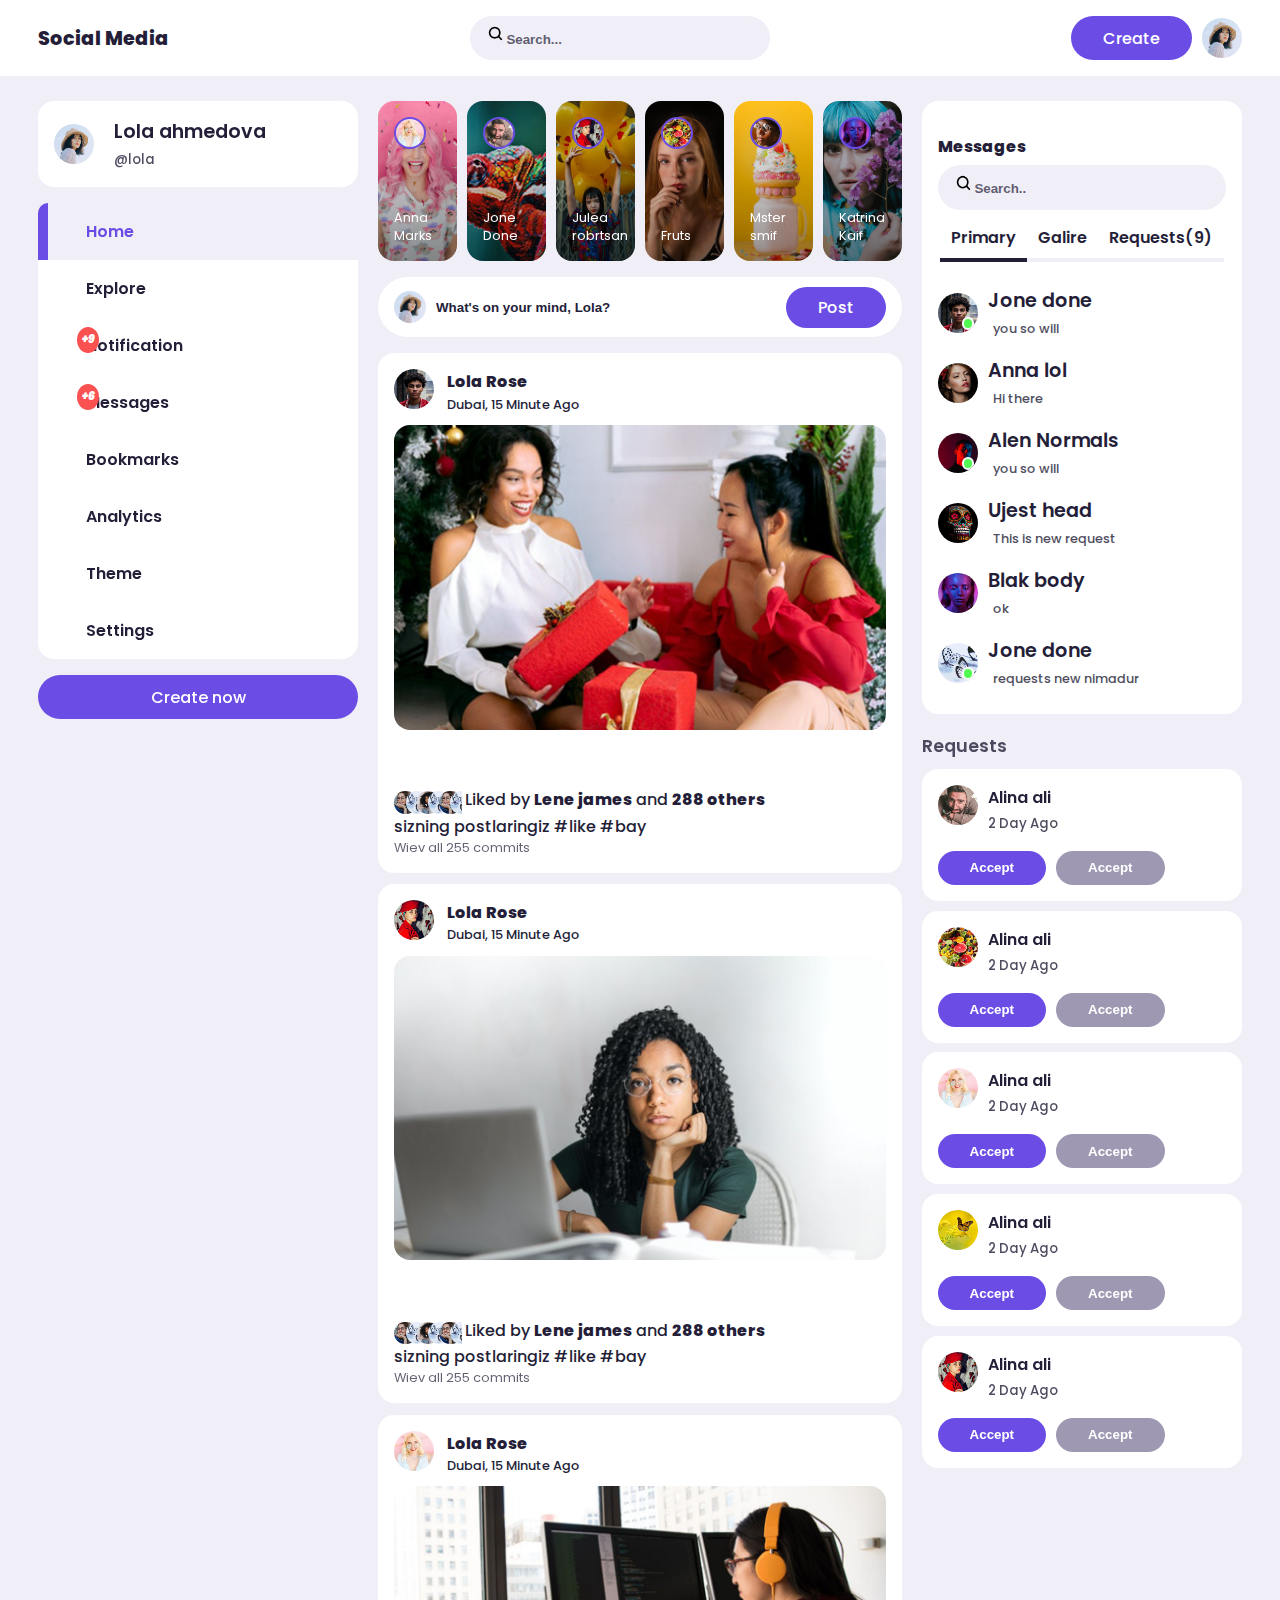
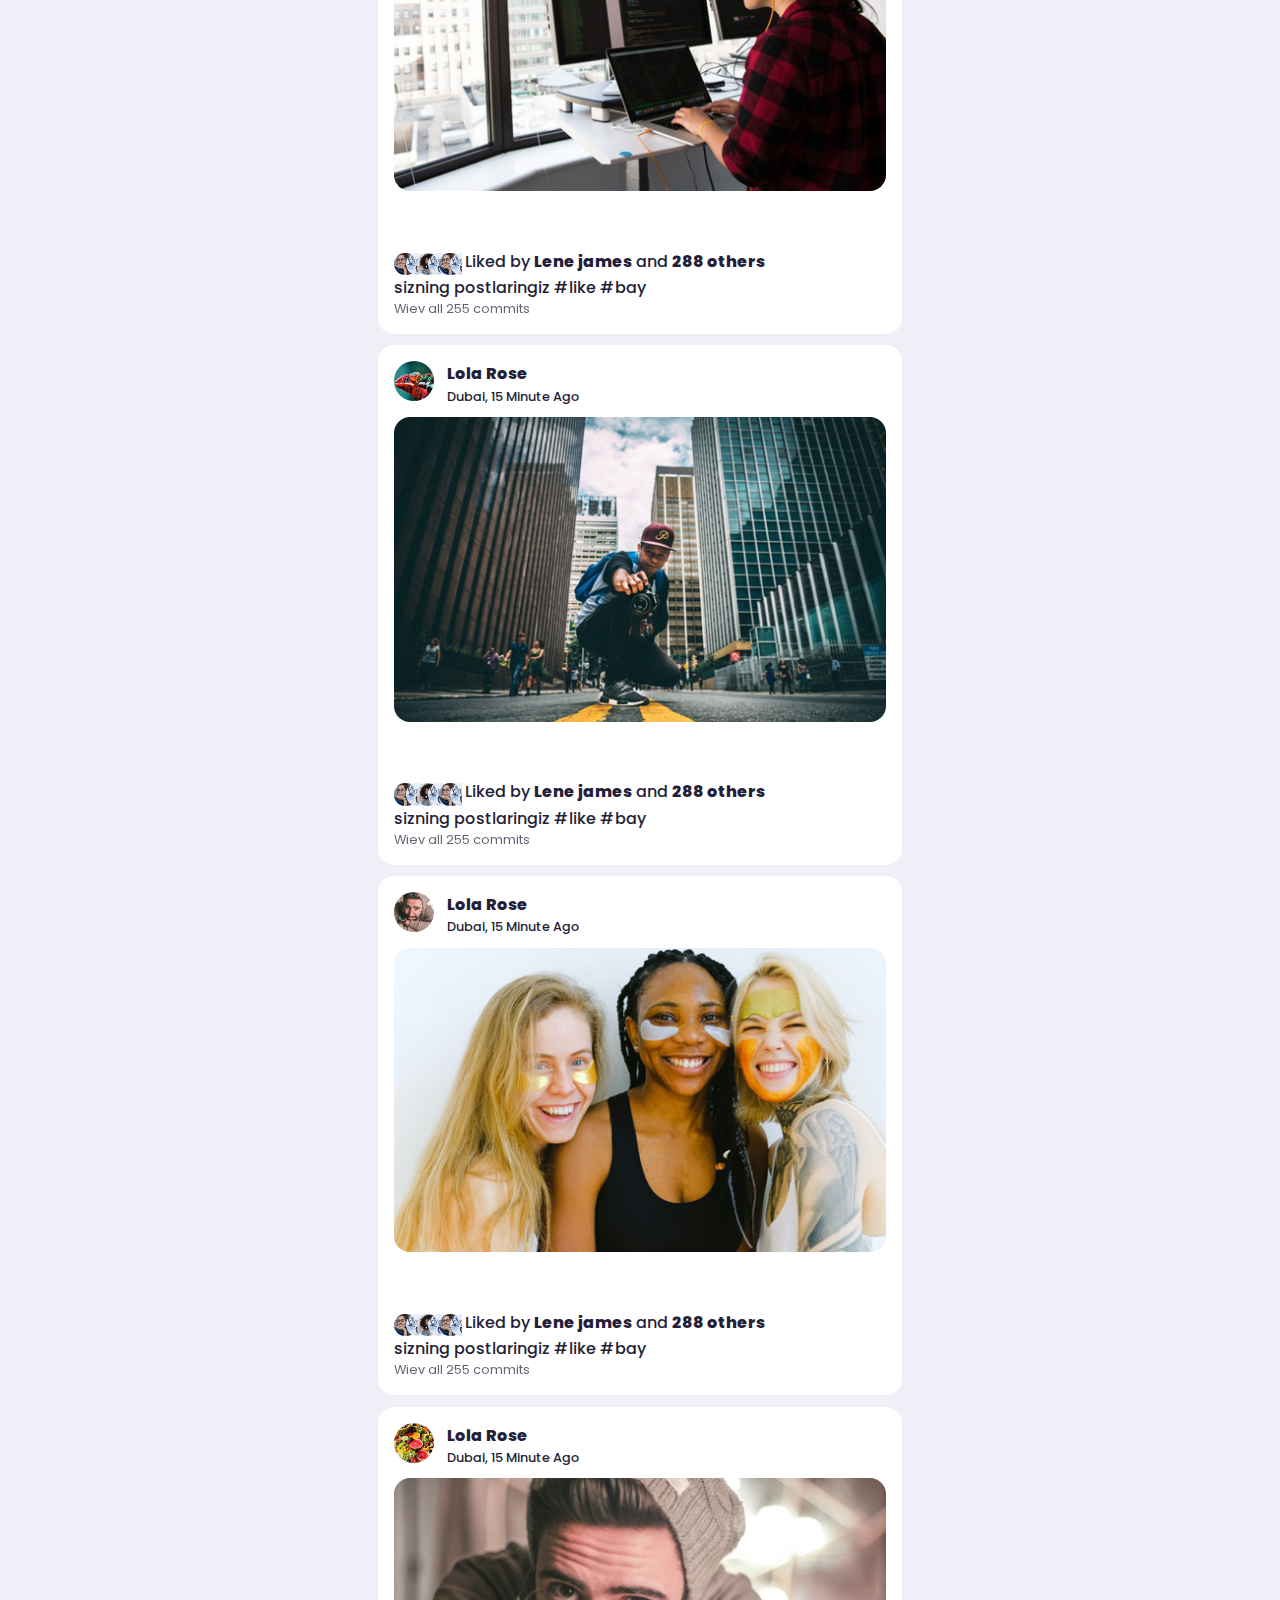
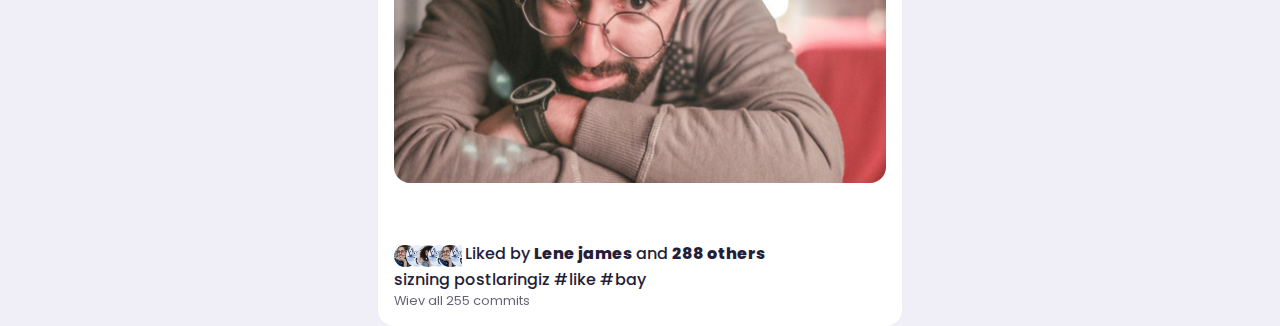
==== commit 0c78bc34: "bazi classlar va rasimlar altlari yangilandi" ====
--- a/index.html
+++ b/index.html
@@ -1,4 +1,4 @@
-<!DOCUMENT html>
+<!DOCTYPE html>
 <html lang="en">
 	<head>
 		<meta charset="UTF-8">
@@ -14,7 +14,7 @@
                     <a href="#" class="header__link">Social Media</a>
                 </div>
                 <form class="search-bar header__search-bar">
-                    <img src="src/icons/search.png" class="search-bar__search">
+                    <img src="src/icons/search.png" class="search-bar__search" alt="search icons">
                     <input type="search" class="search-bar__input" placeholder="Search...">
                 </form>
                 <div class="header__righrt">
@@ -32,7 +32,7 @@
                 <div class="wrapper">
                 <div class="user-info aside-left__user-info">
                     <div class="user-img user-info__img-box">
-                        <img src="src/images/profile-1.jpg">
+                        <img src="src/images/profile-1.jpg" alt='user icon'>
                     </div>
                     <div class="user-info__title-box">
                         <h3 class="user-info__title">Lola ahmedova</h3>
@@ -61,7 +61,7 @@
                             <div class="dropdown">
                                 <div class="dropdown__item">
                                     <div class="user-img dropdown__img">
-                                        <img src="src/images/profile-11.jpg">
+                                        <img src="src/images/profile-11.jpg" alt="user img">
                                     </div>
                                     <div class="dropdown__body">
                                         <p class="dropdown__title">Jone Done <span class="dropdown__disc">commited you post</span></p>
@@ -70,7 +70,7 @@
                                 </div>
                                 <div class="dropdown__item">
                                     <div class="user-img dropdown__img">
-                                        <img src="src/images/profile-14.jpg">
+                                        <img src="src/images/profile-14.jpg" alt="user img">
                                     </div>
                                     <div class="dropdown__body">
                                         <p class="dropdown__title">Jone Done <span class="dropdown__disc">and <span class="dropdown__title">288 other</span> liked you post</span></p>
@@ -79,7 +79,7 @@
                                 </div>
                                 <div class="dropdown__item">
                                     <div class="user-img dropdown__img">
-                                        <img src="src/images/profile-15.jpg">
+                                        <img src="src/images/profile-15.jpg" alt="user img">
                                     </div>
                                     <div class="dropdown__body">
                                         <p class="dropdown__title">Jone Done <span class="dropdown__disc">and <span class="dropdown__title">288 other</span> liked you post</span></p>
@@ -88,7 +88,7 @@
                                 </div>
                                 <div class="dropdown__item">
                                     <div class="user-img dropdown__img">
-                                        <img src="src/images/profile-17.jpg">
+                                        <img src="src/images/profile-17.jpg" alt="user img">
                                     </div>
                                     <div class="dropdown__body">
                                         <p class="dropdown__title">Jone Done <span class="dropdown__disc">and <span class="dropdown__title">288 other</span> liked you post</span></p>
@@ -97,7 +97,7 @@
                                 </div>
                                 <div class="dropdown__item">
                                     <div class="user-img dropdown__img">
-                                        <img src="src/images/profile-19.jpg">
+                                        <img src="src/images/profile-19.jpg" alt="user img">
                                     </div>
                                     <div class="dropdown__body">
                                         <p class="dropdown__title">Jone Done <span class="dropdown__disc">and <span class="dropdown__title">288 other</span> liked you post</span></p>
@@ -146,7 +146,7 @@
                     <div class="story__itmes">
                         <div class="story__itme col-2 gx-10">
                             <div class="story__img">
-                                <img src="src/images/profile-17.jpg">
+                                <img src="src/images/profile-17.jpg" alt="story img">
                             </div>
                             <div class="story__user-info">
                                 <p class="story__title">Anna Marks</p>
@@ -154,7 +154,7 @@
                         </div>
                         <div class="story__itme col-2 gx-10">
                             <div class="story__img">
-                                <img src="src/images/profile-15.jpg">
+                                <img src="src/images/profile-15.jpg" alt="story img">
                             </div>
                             <div class="story__user-info">
                                 <p class="story__title">Jone Done</p>
@@ -162,7 +162,7 @@
                         </div>
                         <div class="story__itme col-2 gx-10">
                             <div class="story__img">
-                                <img src="src/images/profile-16.jpg">
+                                <img src="src/images/profile-16.jpg" alt="story img">
                             </div>
                             <div class="story__user-info">
                                 <p class="story__title">Julea robrtsan</p>
@@ -170,7 +170,7 @@
                         </div>
                         <div class="story__itme col-2 gx-10">
                             <div class="story__img">
-                                <img src="src/images/profile-13.jpg">
+                                <img src="src/images/profile-13.jpg" alt="story img">
                             </div>
                             <div class="story__user-info">
                                 <p class="story__title">Fruts</p>
@@ -178,7 +178,7 @@
                         </div>
                         <div class="story__itme col-2 gx-10">
                             <div class="story__img">
-                                <img src="src/images/profile-18.jpg">
+                                <img src="src/images/profile-18.jpg" alt="story img">
                             </div>
                             <div class="story__user-info">
                                 <p class="story__title">Mster smif</p>
@@ -186,7 +186,7 @@
                         </div>
                         <div class="story__itme col-2 gx-10">
                             <div class="story__img">
-                                <img src="src/images/profile-10.jpg">
+                                <img src="src/images/profile-10.jpg" alt="story img">
                             </div>
                             <div class="story__user-info">
                                 <p class="story__title">Katrina Kaif</p>
@@ -206,7 +206,7 @@
                         <div class="card__head">
                             <div class="card__name">
                                 <div class="user-img">
-                                    <img src="src/images/profile-11.jpg">
+                                    <img src="src/images/profile-11.jpg" alt="user img">
                                 </div>
                                 <div class="card__user-info">
                                     <h3 class="card__title">Lola Rose</h3>
@@ -218,7 +218,7 @@
                             </div>
                         </div>
                         <div class="card__main-img">
-                            <img src="src/images/feed-1.jpg" class="card__img">
+                            <img src="src/images/feed-1.jpg" class="card__img" alt="user img">
                         </div>
                         <div class="card__body">
                             <div class="card__icons">
@@ -231,14 +231,14 @@
                             </div>
                             <div class="card__disc">
                                 <div class="card__users-img">
-                                    <img src="src/images/profile-4.jpg">
-                                    <img src="src/images/profile-2.jpg">
-                                    <img src="src/images/profile-3.jpg">
-                                    <img src="src/images/profile-2.jpg">
-                                    <img src="src/images/profile-4.jpg">
-                                    <img src="src/images/profile-2.jpg">
-                                    <img src="src/images/profile-3.jpg">
-                                    <img src="src/images/profile-2.jpg">
+                                    <img src="src/images/profile-4.jpg" alt="user img">
+                                    <img src="src/images/profile-2.jpg" alt="user img">
+                                    <img src="src/images/profile-3.jpg" alt="user img">
+                                    <img src="src/images/profile-2.jpg" alt="user img">
+                                    <img src="src/images/profile-4.jpg" alt="user img">
+                                    <img src="src/images/profile-2.jpg" alt="user img">
+                                    <img src="src/images/profile-3.jpg" alt="user img">
+                                    <img src="src/images/profile-2.jpg" alt="user img">
                                 </div>
                                 <p class="card__infos">Liked by <span class="card__bold">Lene james</span> and <span class="card__bold">288 others</span></p>
                             </div>
@@ -252,7 +252,7 @@
                         <div class="card__head">
                             <div class="card__name">
                                 <div class="user-img">
-                                    <img src="src/images/profile-16.jpg">
+                                    <img src="src/images/profile-16.jpg" alt="user img">
                                 </div>
                                 <div class="card__user-info">
                                     <h3 class="card__title">Lola Rose</h3>
@@ -264,7 +264,7 @@
                             </div>
                         </div>
                         <div class="card__main-img">
-                            <img src="src/images/feed-7.jpg" class="card__img">
+                            <img src="src/images/feed-7.jpg" class="card__img" alt="user img">
                         </div>
                         <div class="card__body">
                             <div class="card__icons">
@@ -277,14 +277,14 @@
                             </div>
                             <div class="card__disc">
                                 <div class="card__users-img">
-                                    <img src="src/images/profile-4.jpg">
-                                    <img src="src/images/profile-2.jpg">
-                                    <img src="src/images/profile-3.jpg">
-                                    <img src="src/images/profile-2.jpg">
-                                    <img src="src/images/profile-4.jpg">
-                                    <img src="src/images/profile-2.jpg">
-                                    <img src="src/images/profile-3.jpg">
-                                    <img src="src/images/profile-2.jpg">
+                                    <img src="src/images/profile-4.jpg" alt="icon">
+                                    <img src="src/images/profile-2.jpg" alt="icon">
+                                    <img src="src/images/profile-3.jpg" alt="icon">
+                                    <img src="src/images/profile-2.jpg" alt="icon">
+                                    <img src="src/images/profile-4.jpg" alt="icon">
+                                    <img src="src/images/profile-2.jpg" alt="icon">
+                                    <img src="src/images/profile-3.jpg" alt="icon">
+                                    <img src="src/images/profile-2.jpg" alt="icon">
                                 </div>
                                 <p class="card__infos">Liked by <span class="card__bold">Lene james</span> and <span class="card__bold">288 others</span></p>
                             </div>
@@ -298,7 +298,7 @@
                         <div class="card__head">
                             <div class="card__name">
                                 <div class="user-img">
-                                    <img src="src/images/profile-17.jpg">
+                                    <img src="src/images/profile-17.jpg" alt="card img">
                                 </div>
                                 <div class="card__user-info">
                                     <h3 class="card__title">Lola Rose</h3>
@@ -310,7 +310,7 @@
                             </div>
                         </div>
                         <div class="card__main-img">
-                            <img src="src/images/feed-6.jpg" class="card__img">
+                            <img src="src/images/feed-6.jpg" class="card__img" alt="card img">
                         </div>
                         <div class="card__body">
                             <div class="card__icons">
@@ -323,14 +323,14 @@
                             </div>
                             <div class="card__disc">
                                 <div class="card__users-img">
-                                    <img src="src/images/profile-4.jpg">
-                                    <img src="src/images/profile-2.jpg">
-                                    <img src="src/images/profile-3.jpg">
-                                    <img src="src/images/profile-2.jpg">
-                                    <img src="src/images/profile-4.jpg">
-                                    <img src="src/images/profile-2.jpg">
-                                    <img src="src/images/profile-3.jpg">
-                                    <img src="src/images/profile-2.jpg">
+                                    <img src="src/images/profile-4.jpg" alt="card img">
+                                    <img src="src/images/profile-2.jpg" alt="card img">
+                                    <img src="src/images/profile-3.jpg" alt="card img">
+                                    <img src="src/images/profile-2.jpg" alt="card img">
+                                    <img src="src/images/profile-4.jpg" alt="card img">
+                                    <img src="src/images/profile-2.jpg" alt="card img">
+                                    <img src="src/images/profile-3.jpg" alt="card img">
+                                    <img src="src/images/profile-2.jpg" alt="card img">
                                 </div>
                                 <p class="card__infos">Liked by <span class="card__bold">Lene james</span> and <span class="card__bold">288 others</span></p>
                             </div>
@@ -344,7 +344,7 @@
                         <div class="card__head">
                             <div class="card__name">
                                 <div class="user-img">
-                                    <img src="src/images/profile-19.jpg">
+                                    <img src="src/images/profile-19.jpg" alt="user img">
                                 </div>
                                 <div class="card__user-info">
                                     <h3 class="card__title">Lola Rose</h3>
@@ -356,7 +356,7 @@
                             </div>
                         </div>
                         <div class="card__main-img">
-                            <img src="src/images/feed-5.jpg" class="card__img">
+                            <img src="src/images/feed-5.jpg" class="card__img" alt="user img">
                         </div>
                         <div class="card__body">
                             <div class="card__icons">
@@ -369,14 +369,14 @@
                             </div>
                             <div class="card__disc">
                                 <div class="card__users-img">
-                                    <img src="src/images/profile-4.jpg">
-                                    <img src="src/images/profile-2.jpg">
-                                    <img src="src/images/profile-3.jpg">
-                                    <img src="src/images/profile-2.jpg">
-                                    <img src="src/images/profile-4.jpg">
-                                    <img src="src/images/profile-2.jpg">
-                                    <img src="src/images/profile-3.jpg">
-                                    <img src="src/images/profile-2.jpg">
+                                    <img src="src/images/profile-4.jpg" alt="user img">
+                                    <img src="src/images/profile-2.jpg" alt="user img">
+                                    <img src="src/images/profile-3.jpg" alt="user img">
+                                    <img src="src/images/profile-2.jpg" alt="user img">
+                                    <img src="src/images/profile-4.jpg" alt="user img">
+                                    <img src="src/images/profile-2.jpg" alt="user img">
+                                    <img src="src/images/profile-3.jpg" alt="user img">
+                                    <img src="src/images/profile-2.jpg" alt="user img">
                                 </div>
                                 <p class="card__infos">Liked by <span class="card__bold">Lene james</span> and <span class="card__bold">288 others</span></p>
                             </div>
@@ -390,7 +390,7 @@
                         <div class="card__head">
                             <div class="card__name">
                                 <div class="user-img">
-                                    <img src="src/images/profile-15.jpg">
+                                    <img src="src/images/profile-15.jpg" alt="user img">
                                 </div>
                                 <div class="card__user-info">
                                     <h3 class="card__title">Lola Rose</h3>
@@ -402,7 +402,7 @@
                             </div>
                         </div>
                         <div class="card__main-img">
-                            <img src="src/images/feed-4.jpg" class="card__img">
+                            <img src="src/images/feed-4.jpg" class="card__img" alt="img">
                         </div>
                         <div class="card__body">
                             <div class="card__icons">
@@ -415,14 +415,14 @@
                             </div>
                             <div class="card__disc">
                                 <div class="card__users-img">
-                                    <img src="src/images/profile-4.jpg">
-                                    <img src="src/images/profile-2.jpg">
-                                    <img src="src/images/profile-3.jpg">
-                                    <img src="src/images/profile-2.jpg">
-                                    <img src="src/images/profile-4.jpg">
-                                    <img src="src/images/profile-2.jpg">
-                                    <img src="src/images/profile-3.jpg">
-                                    <img src="src/images/profile-2.jpg">
+                                    <img src="src/images/profile-4.jpg" alt="user img">
+                                    <img src="src/images/profile-2.jpg" alt="user img">
+                                    <img src="src/images/profile-3.jpg" alt="user img">
+                                    <img src="src/images/profile-2.jpg" alt="user img">
+                                    <img src="src/images/profile-4.jpg" alt="user img">
+                                    <img src="src/images/profile-2.jpg" alt="user img">
+                                    <img src="src/images/profile-3.jpg" alt="user img">
+                                    <img src="src/images/profile-2.jpg" alt="user img">
                                 </div>
                                 <p class="card__infos">Liked by <span class="card__bold">Lene james</span> and <span class="card__bold">288 others</span></p>
                             </div>
@@ -436,7 +436,7 @@
                         <div class="card__head">
                             <div class="card__name">
                                 <div class="user-img">
-                                    <img src="src/images/profile-13.jpg">
+                                    <img src="src/images/profile-13.jpg" alt="user img">
                                 </div>
                                 <div class="card__user-info">
                                     <h3 class="card__title">Lola Rose</h3>
@@ -448,7 +448,7 @@
                             </div>
                         </div>
                         <div class="card__main-img">
-                            <img src="src/images/feed-2.jpg" class="card__img">
+                            <img src="src/images/feed-2.jpg" class="card__img" alt="user img">
                         </div>
                         <div class="card__body">
                             <div class="card__icons">
@@ -461,14 +461,14 @@
                             </div>
                             <div class="card__disc">
                                 <div class="card__users-img">
-                                    <img src="src/images/profile-4.jpg">
-                                    <img src="src/images/profile-2.jpg">
-                                    <img src="src/images/profile-3.jpg">
-                                    <img src="src/images/profile-2.jpg">
-                                    <img src="src/images/profile-4.jpg">
-                                    <img src="src/images/profile-2.jpg">
-                                    <img src="src/images/profile-3.jpg">
-                                    <img src="src/images/profile-2.jpg">
+                                    <img src="src/images/profile-4.jpg" alt="user img">
+                                    <img src="src/images/profile-2.jpg" alt="user img">
+                                    <img src="src/images/profile-3.jpg" alt="user img">
+                                    <img src="src/images/profile-2.jpg" alt="user img">
+                                    <img src="src/images/profile-4.jpg" alt="user img">
+                                    <img src="src/images/profile-2.jpg" alt="user img">
+                                    <img src="src/images/profile-3.jpg" alt="user img">
+                                    <img src="src/images/profile-2.jpg" alt="user img">
                                 </div>
                                 <p class="card__infos">Liked by <span class="card__bold">Lene james</span> and <span class="card__bold">288 others</span></p>
                             </div>
@@ -488,7 +488,7 @@
                         <i class="fa-solid fa-pen"></i>
                     </div>
                     <form class="search-bar messages__search">
-                        <img src="src/icons/search.png" class="search-bar__search"> 
+                        <img src="src/icons/search.png" class="search-bar__search" alt="search"> 
                         <input type="text" class="search-bar__input messages__search-input" placeholder="Search..">
                     </form>
                     <div class="messages__control">
@@ -499,9 +499,9 @@
                     <div class="messages__message">
                         <div class="messages__user">
                             <div class="messages__user-img user-img messages__user-img--indecator">
-                                <img src="src/images/profile-11.jpg">
-                            </div>
-                            <div classs="messages__user--info">
+                                <img src="src/images/profile-11.jpg" alt="user img">
+                            </div>
+                            <div class="messages__user--info">
                                 <h3 class="messages__user--title">
                                     Jone done
                                 </h3>
@@ -512,9 +512,9 @@
                         </div>
                         <div class="messages__user">
                             <div class="messages__user-img user-img">
-                                <img src="src/images/profile-6.jpg">
-                            </div>
-                            <div classs="messages__user--info">
+                                <img src="src/images/profile-6.jpg" alt="user img">
+                            </div>
+                            <div class="messages__user--info">
                                 <h3 class="messages__user--title">
                                     Anna lol
                                 </h3>
@@ -525,9 +525,9 @@
                         </div>
                         <div class="messages__user">
                             <div class="messages__user-img user-img messages__user-img--indecator">
-                                <img src="src/images/profile-8.jpg">
-                            </div>
-                            <div classs="messages__user--info">
+                                <img src="src/images/profile-8.jpg" alt="user img">
+                            </div>
+                            <div class="messages__user--info">
                                 <h3 class="messages__user--title">
                                     Alen Normals
                                 </h3>
@@ -538,9 +538,9 @@
                         </div>
                         <div class="messages__user">
                             <div class="messages__user-img user-img">
-                                <img src="src/images/profile-9.jpg">
-                            </div>
-                            <div classs="messages__user--info">
+                                <img src="src/images/profile-9.jpg" alt="user img">
+                            </div>
+                            <div class="messages__user--info">
                                 <h3 class="messages__user--title">
                                     Ujest head
                                 </h3>
@@ -551,9 +551,9 @@
                         </div>
                         <div class="messages__user">
                             <div class="messages__user-img user-img">
-                                <img src="src/images/profile-10.jpg">
-                            </div>
-                            <div classs="messages__user--info">
+                                <img src="src/images/profile-10.jpg" alt="user img">
+                            </div>
+                            <div class="messages__user--info">
                                 <h3 class="messages__user--title">
                                     Blak body
                                 </h3>
@@ -564,9 +564,9 @@
                         </div>
                         <div class="messages__user">
                             <div class="messages__user-img user-img messages__user-img--indecator">
-                                <img src="src/images/profile-2.jpg">
-                            </div>
-                            <div classs="messages__user--info">
+                                <img src="src/images/profile-2.jpg" alt="user img">
+                            </div>
+                            <div class="messages__user--info">
                                 <h3 class="messages__user--title">
                                     Jone done
                                 </h3>
@@ -583,7 +583,7 @@
                         <div class="requests__request">
                             <div class="requsets__user-info">
                                 <div class="user-img">
-                                    <img src="src/images/profile-15.jpg">
+                                    <img src="src/images/profile-15.jpg" alt="user img">
                                 </div>
                                 <div class="requests__user-text-box">
                                     <h3 class="requests__user-title">Alina ali</h3>
@@ -600,7 +600,7 @@
                         <div class="requests__request">
                             <div class="requsets__user-info">
                                 <div class="user-img">
-                                    <img src="src/images/profile-13.jpg">
+                                    <img src="src/images/profile-13.jpg" alt="user img">
                                 </div>
                                 <div class="requests__user-text-box">
                                     <h3 class="requests__user-title">Alina ali</h3>
@@ -617,7 +617,7 @@
                         <div class="requests__request">
                             <div class="requsets__user-info">
                                 <div class="user-img">
-                                    <img src="src/images/profile-17.jpg">
+                                    <img src="src/images/profile-17.jpg" alt="user img">
                                 </div>
                                 <div class="requests__user-text-box">
                                     <h3 class="requests__user-title">Alina ali</h3>
@@ -634,7 +634,7 @@
                         <div class="requests__request">
                             <div class="requsets__user-info">
                                 <div class="user-img">
-                                    <img src="src/images/profile-14.jpg">
+                                    <img src="src/images/profile-14.jpg" alt="user img">
                                 </div>
                                 <div class="requests__user-text-box">
                                     <h3 class="requests__user-title">Alina ali</h3>
@@ -651,7 +651,7 @@
                         <div class="requests__request">
                             <div class="requsets__user-info">
                                 <div class="user-img">
-                                    <img src="src/images/profile-16.jpg">
+                                    <img src="src/images/profile-16.jpg" alt="user img">
                                 </div>
                                 <div class="requests__user-text-box">
                                     <h3 class="requests__user-title">Alina ali</h3>
--- a/src/style/css/main.css
+++ b/src/style/css/main.css
@@ -228,6 +228,10 @@
   line-height: 18px;
 }
 
+input {
+  color: var(--color-dark) !important;
+}
+
 .btn {
   padding: var(--btn-padding);
   border-radius: var(--border-radius);
